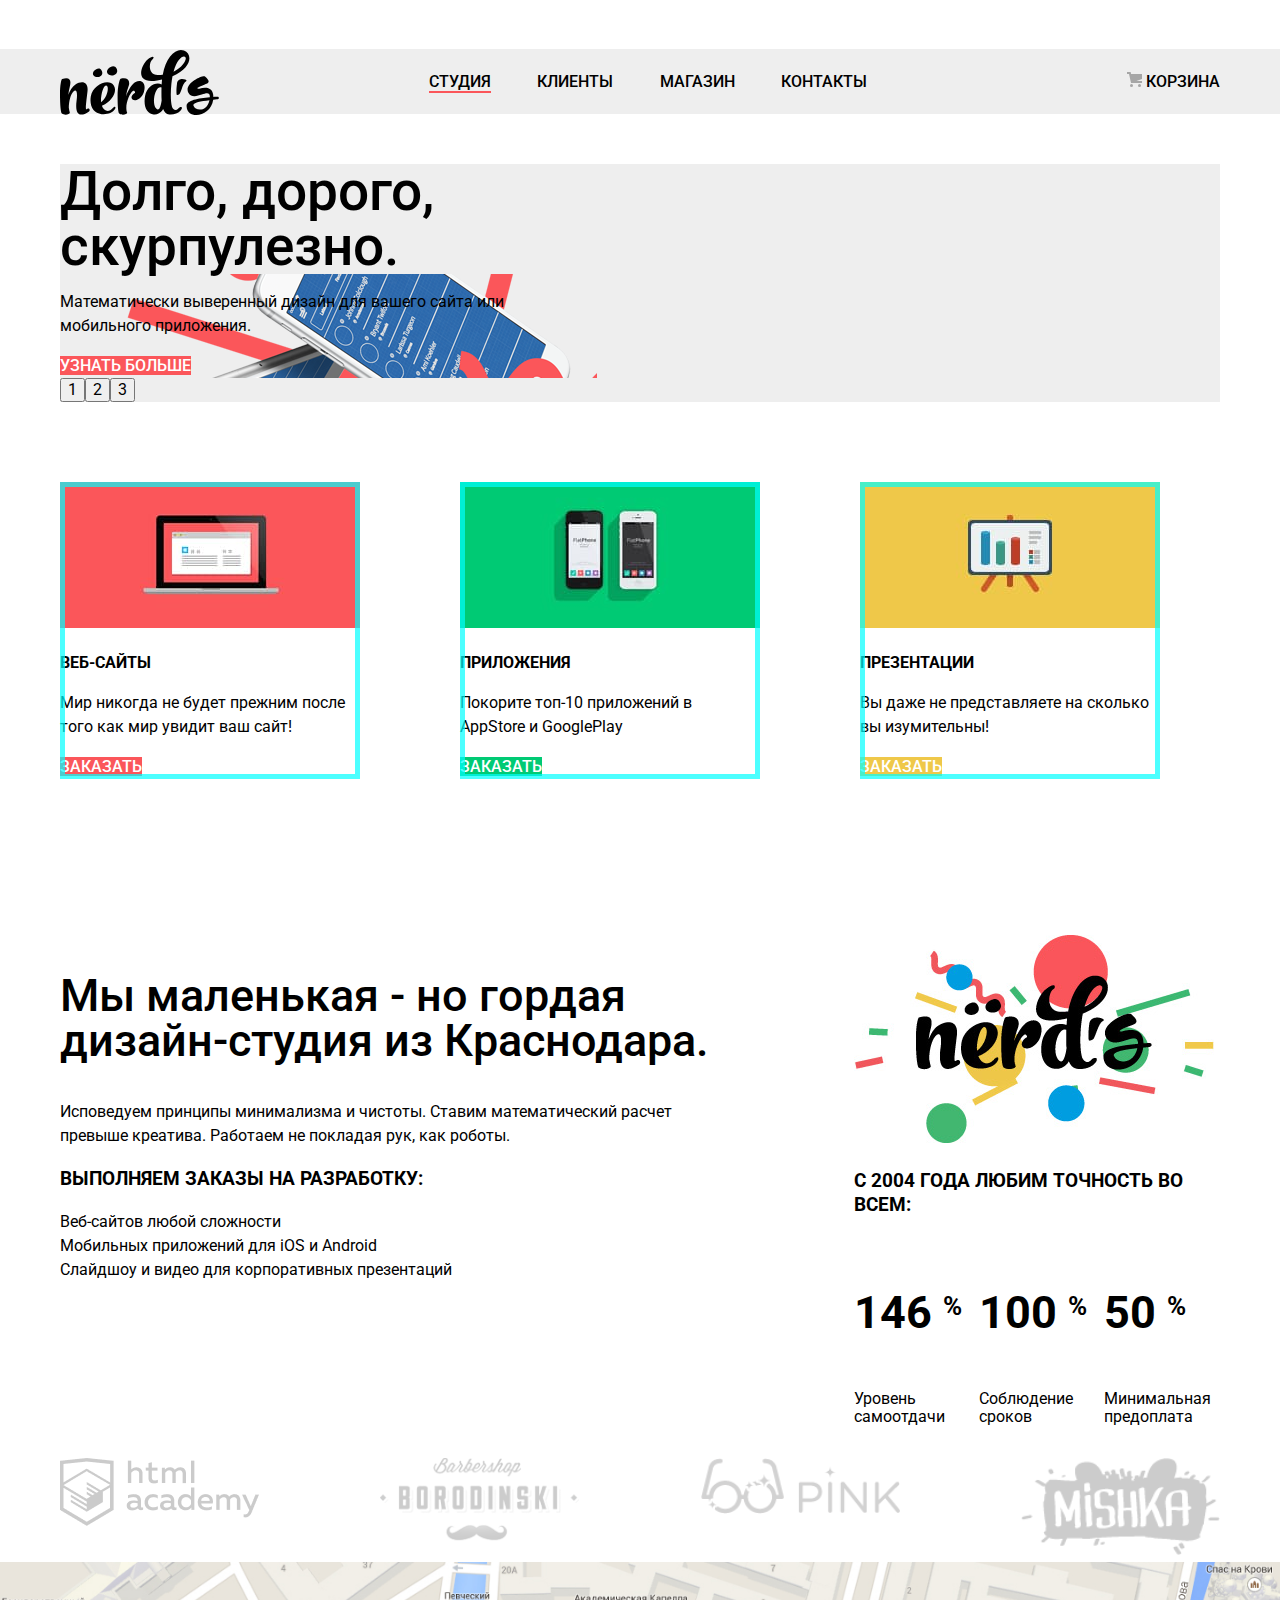
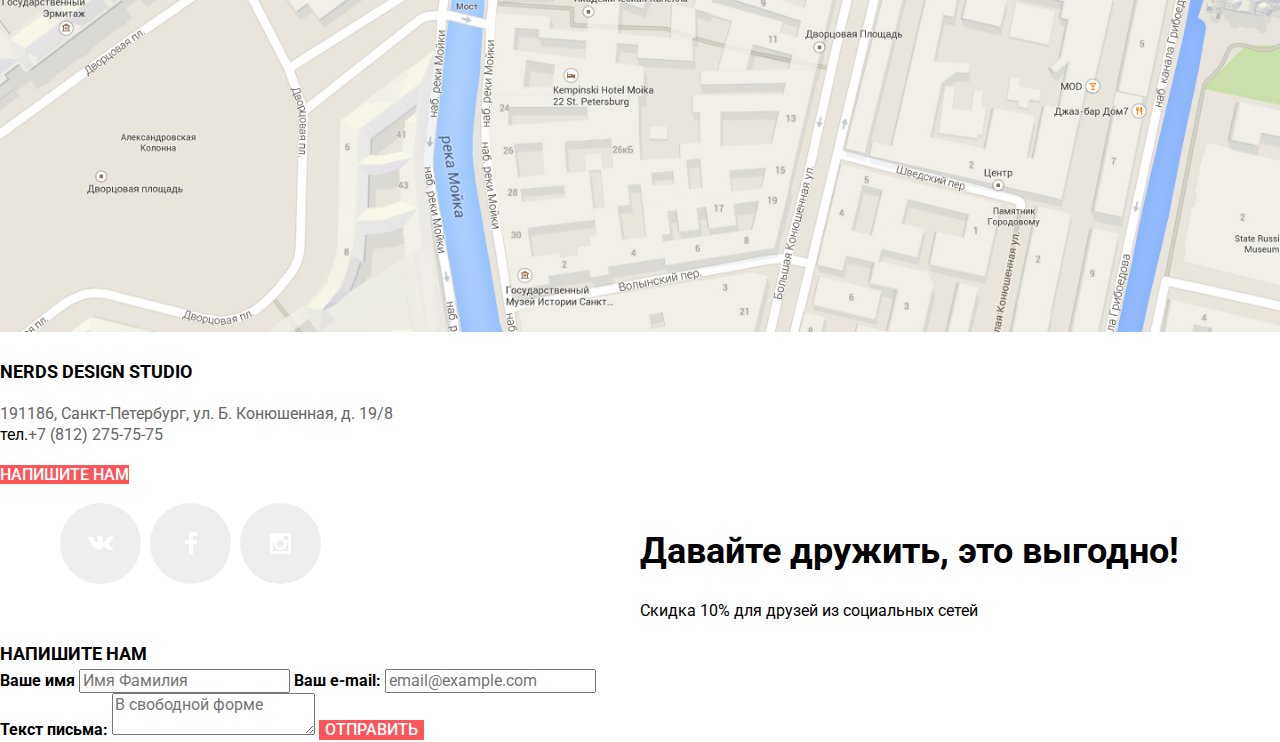
==== index.html @ 1a747d37 "6. built grids on flexes and grids" ====
<!DOCTYPE html>
<html class="page" lang="ru">
<head>
  <meta charset="utf-8">
  <title>"Nerd's" Магазин готовых шаблонов</title>
  <link rel="stylesheet" href="https://fonts.googleapis.com/css2?family=Roboto:wght@400;500;700&display=swap">
  <link href="css/normalize.css" rel="stylesheet">
  <link href="css/style.css" rel="stylesheet">
</head>
<body class="page-body">
<header>
  <nav class="header-nav">
    <div class="container">
      <a class="main-header-logo" href="#">
        <img src="img/header/nerds-logo.svg" alt="Логотип Нёрдс" width="159" height="65">
      </a>
      <ul class="site-navigation reset-list">
        <li>
          <a class="nav-link nav-link--active" href="#">Студия</a>
        </li>
        <li>
          <a class="nav-link" href="#">Клиенты</a>
        </li>
        <li>
          <a class="nav-link" href="catalog.html">Магазин</a>
        </li>
        <li>
          <a class="nav-link" href="#">Контакты</a>
        </li>
      </ul>
      <div class="custom-navigation">
        <a href="#">
          <img src="img/header/cart-icon.svg" width="15" height="15" alt="Значек корзины">
          Корзина
        </a>
      </div>
    </div>
  </nav>
</header>
<main  class="container">
  <h1 class="visually-hidden">Магазин готовых шаблонов главная страница</h1>
  <section class="promo-block">
      <ul class="reset-list">
        <li class="promo promo-slider-1">
          <h2 class="promo-title">
            Долго, дорого, скурпулезно.
          </h2>
          <p>
            Математически выверенный дизайн
            для вашего сайта или мобильного приложения.
          </p>
          <a href="#" class="button">Узнать больше</a>
        </li>
        <li class="promo promo-slider-2">
          <h2 class="promo-title">
            Любим математику
            как никто другой
          </h2>
          <p>
            Никакого креатива, только математические формулы
            для расчета идеальных пропорций
          </p>
          <a href="#" class="button">Узнать больше</a>
        </li>
        <li class="promo promo-slider-3">
          <h2 class="promo-title">
            Только ночь,
            только хардкор
          </h2>
          <p>
            Работать днем, как все? Мы против этого.
            Ближе к полуночи работа только начинается.
          </p>
          <a href="#" class="button">Узнать больше</a>
        </li>
      </ul>
      <ul class="reset-list slider-buttons">
        <li>
          <button class="slider-button slider-button--active" type="button" aria-label="Первый слайд картинки"
                  title="Первый слайд картинки">
            1
          </button>
        </li>
        <li>
          <button class="slider-button" type="button" aria-label="Второй слайд картинки"
                  title="Второй слайд картинки">
            2
          </button>
        </li>
        <li>
          <button class="slider-button" type="button" aria-label="Третий слайд картинки"
                  title="Третий слайд картинки">
            3
          </button>
        </li>
      </ul>
  </section>
  <section>
    <h2 class="visually-hidden">Наши категории</h2>
      <ul class="reset-list category-block">
        <li class="category">
          <img src="img/index/illustration-1.jpg" alt="Картинка веб-сайта" width="300" height="146">
          <h3 class="category-title">Веб-сайты</h3>
          <p>
            Мир никогда не будет прежним
            после того как мир увидит ваш сайт!
          </p>
          <a class="button" href="#">Заказать</a>
        </li>
        <li class="category">
          <img src="img/index/illustration-2.jpg" alt="Картинка приложения" width="300" height="146">
          <h3 class="category-title">Приложения</h3>
          <p>
            Покорите топ-10 приложений
            в AppStore и GooglePlay
          </p>
          <a class="button button--green" href="#">Заказать</a>
        </li>
        <li class="category">
          <img src="img/index/illustration-3.jpg" alt="Картинка презентации" width="300" height="146">
          <h3 class="category-title">Презентации</h3>
          <p>
            Вы даже не представляете
            на сколько вы изумительны!
          </p>
          <a class="button button--yellow" href="#">Заказать</a>
        </li>
      </ul>
  </section>
  <section class="info-about-us">
      <section>
        <h2 class="slogan-about-us">
          Мы маленькая - но гордая
          дизайн-студия из Краснодара.
        </h2>
        <p>Исповедуем принципы минимализма и чистоты. Ставим математический расчет
          превыше креатива. Работаем не покладая рук, как роботы.
        </p>
        <h3 class="title-about-us">Выполняем заказы на разработку:</h3>
        <ul class="reset-list">
          <li>Веб-сайтов любой сложности</li>
          <li>Мобильных приложений для iOS и Android</li>
          <li>Слайдшоу и видео для корпоративных презентаций</li>
        </ul>
      </section>
      <section>
        <h2 class="visually-hidden">Наши приемущества</h2>
        <img src="img/index/nerds-illustration.png" alt="Картинка приемуществ" width="360" height="208">
        <h3 class="title-about-us">с 2004 года любим точность во всем:</h3>
        <ul class="reset-list statistics-group">
          <li>
            <p class="statistics">
              146
              <sup class="percent">%</sup>
            </p>
            <p class="statistics-description">
              Уровень
              самоотдачи
            </p>
          </li>
          <li>
            <p class="statistics">
              100
              <sup class="percent">%</sup>
            </p>
            <p class="statistics-description">
              Соблюдение
              сроков
            </p>
          </li>
          <li>
            <p class="statistics">
              50
              <sup class="percent">%</sup>
            </p>
            <p class="statistics-description">
              Минимальная
              предоплата
            </p>
          </li>
        </ul>
      </section>
  </section>
  <section>
      <h2 class="visually-hidden">Наши клиенты</h2>
      <ul class="reset-list client-group">
        <li>
          <a class="client-link" href="#">
            <img src="img/index/htmlacademy.png" alt="Академия" width="199" height="67">
          </a>
        </li>
        <li>
          <a class="client-link" href="#">
            <img src="img/index/borodinski.png" alt="Барбершоп" width="199" height="67">
          </a>
        </li>
        <li>
          <a class="client-link" href="#">
            <img src="img/index/pink.png" alt="Пинк" width="199" height="67">
          </a>
        </li>
        <li>
          <a class="client-link" href="#">
            <img src="img/index/mishka.png" alt="Мишка" width="199" height="67">
          </a>
        </li>
      </ul>
  </section>
</main>
<footer>
  <section>
    <h2 class="visually-hidden">Карта</h2>
    <section>
      <img src="img/footer/map.png" alt="Карта" width="1440" height="460">
    </section>
    <section>
      <h3 class="title-adress">Nerds design studio</h3>
      <address class="text-contact">
        191186, Санкт-Петербург,
        ул. Б. Конюшенная, д. 19/8
      </address>
      тел.<a class="text-contact" href="tel:+78122757575" aria-label="Контактный номер телефона">+7 (812) 275-75-75</a>
      <p>
        <a href="#" class="button">Напишите нам</a>
      </p>
    </section>
  </section>
  <div class="container social-group">
    <section>
      <ul class="reset-list social-links-group">
        <li>
          <a class="social-link" href="#">
            <img class="social-img" src="img/footer/vk-icon.svg" alt="Вконтакте" width="26" height="15"/>
          </a>
        </li>
        <li>
          <a class="social-link" href="#">
            <img class="social-img" src="img/footer/fb-icon.svg" alt="Фейсбук" width="12" height="22"/>
          </a>
        </li>
        <li>
          <a class="social-link" href="#">
            <img class="social-img" src="img/footer/insta-icon.svg" alt="Инстаграм" width="21" height="21"/>
          </a>
        </li>
      </ul>
    </section>
    <section>
      <h2 class="title-footer">Давайте дружить, это выгодно!</h2>
      <p>Скидка 10% для друзей из социальных сетей</p>
    </section>
  </div>
</footer>
<form action="https://echo.htmlacademy.ru" method="post">
  <legend class="form-legend">Напишите нам</legend>
  <label class="input-label">
    Ваше имя
    <input class="input-text" type="text" name="name" placeholder="Имя Фамилия">
  </label>
  <label class="input-label">
    Ваш e-mail:
    <input class="input-text" type="email" name="e-mail" placeholder="email@example.com">
  </label><br>
  <label class="input-label">
    Текст письма:
    <textarea class="input-text" name="letter" placeholder="В свободной форме"></textarea>
  </label>
  <button class="button button-border--reset" type="submit">Отправить</button>
</form>
</body>
</html>
---- css/style.css ----
:root {
  --gray: #EEEEEE;
  --gray-hover: #DFDFDF;
  --gray-active: #D5D5D5;
  --dark-gray: #666666;
  --black: #000000;
  --coral: #FB565A;
  --coral-hover: #E74246;
  --coral-active: #D7373B;
  --green: #00CA74;
  --green-hover: #00BC6C;
  --green-active: #00AA62;
  --yellow: #EFC849;
  --yellow-hover: #EAB534;
  --yellow-active: #E5A722;
  --white: #FFFFFF;
}

body {
  margin: 0;
  padding: 0;
  min-width: 1180px;
  font-family: "PT Sans Narrow", Roboto, sans-serif;
  font-size: 16px;
  line-height: 24px;
}

img {
  max-width: 100%;
  height: auto;
}

.container {
  width: 1160px;
  margin: 0 auto;
  padding: 0 70px;
}

.page {
  height: 100%;
}

.main-header-logo {
  width: 159px;
  height: 65px;
}

.page-body {
  min-height: 100%;
  display: grid;
  grid-template-rows: min-content 1fr min-content;
  align-content: start;
}

.visually-hidden {
  position: absolute;
  width: 1px;
  height: 1px;
  clip: rect(0 0 0 0);
  clip-path: inset(50%);
  overflow: hidden;
  white-space: nowrap;
}

a {
  text-decoration: none;
  color: var(--black);
}

.promo-block,
.header-nav,
.promo-title {
  background-color: var(--gray);
}

.reset-list {
  margin: 0px;
  padding: 0px;
  list-style: none;
}

.header-nav {
  margin-bottom: 50px;
  font-weight: 500;
  line-height: 30px;
  text-transform: uppercase;
  color: var(--black);
}

.container {
  max-width: 1160px;
  margin: 0 auto;
  padding: 0 10px;
}

.header-nav .container {
  margin-top: 49px;
  display: flex;
  justify-content: space-between;
  align-items: center;
}

.promo-block {
  margin-bottom: 80px;
}

.promo {
  max-width: 537px;
}

.slider-buttons {
  display: flex;
}

.site-navigation {
  min-width: 438px;
  display: flex;
  flex-direction: row;
  justify-content: space-between;
}

.custom-navigation {
  padding-left: 50px;
}

.nav-link--active {
  border-bottom: 2px solid var(--coral);
}

.header-nav a:hover {
  color: var(--coral);
}

.header-nav a:active {
  color: var(--black);
  opacity: 0.3;
}

.promo-title {
  box-sizing: border-box;
  margin: auto;
  font-weight: 500;
  font-size: 55px;
  line-height: 55px;
  text-decoration: none;
}

.promo-slider-1 {
  background: url("../img/index/nerds-index-slide1.png") no-repeat;;
}

.promo-slider-2 {
  background: url("../img/index/nerds-index-slide2.png") no-repeat;
}

.promo-slider-3 {
  background: url("../img/index/nerds-index-slide3.png") no-repeat;
}

.promo-slider-2,
.promo-slider-3 {
  display: none;
}

.category-block {
  display: grid;
  grid-template-columns: 300px 300px 300px;
  gap: 100px;
  margin-bottom: 156px;
}

.info-about-us {
  display: grid;
  grid-template-columns: 652px 360px;
  grid-template-rows: 395px;
  column-gap: 142px;
  margin-bottom: 128px;
}

.statistics-group {
  display: grid;
  grid-template-columns: 1fr 1fr 1fr;
  gap: 15px;
}

.client-group {
  display: flex;
  justify-content: space-between;
}

.category {
  outline: 5px solid rgba(0, 255, 255, 0.7);
  outline-offset: -5px;
}

.social-group {
  display: grid;
  grid-template-columns: 1fr 1fr;
}

.social-links-group {
  display: flex ;
  gap: 9px;
}

.grid-catalog {
  display: grid;
  grid-template-columns: 1fr 3fr;
  gap: 140px;
  margin-bottom: 36px;
}

.grid-card {
  display: grid;
  grid-template-columns: auto auto;
  column-gap: 40px;
  row-gap: 30px;
}

.pagination {
  box-sizing: border-box;
  display: flex;
  justify-content: center;
  gap: 11px;
margin-bottom: 66px;
}

.button {
  font-size: 16px;
  line-height: 18px;
  font-weight: 500;
  color: var(--white);
  text-transform: uppercase;
  background-color: var(--coral);
}

.button:hover {
  background-color: var(--coral-hover);
}

.button:active {
  background-color: var(--coral-active);
  color: rgba(255, 255, 255, 0.3);
}


.category-title {
  text-transform: uppercase;
  font-size: 16px;
  line-height: 24px;
}

.slogan-about-us {
  font-weight: 500;
  font-size: 45px;
  line-height: 45px;
}

.title-about-us {
  font-style: normal;
  font-weight: bold;
  text-transform: uppercase;
}

.statistics {
  font-weight: bold;
  font-size: 45px;
  line-height: 64px;
}

.percent {
  font-weight: bold;
  font-size: 26px;
  line-height: 40px;
}

.statistics-description {
  font-size: 16px;
  line-height: 18px;
}

.text-contact {
  font-size: 16px;
  line-height: 18px;
  text-decoration: none;
  font-style: normal;
  color: var(--dark-gray);
}

.title-adress {
  font-weight: bold;
  font-size: 18px;
  line-height: 30px;
  text-transform: uppercase;
}

.title-footer {
  font-weight: bold;
  font-size: 36px;
  line-height: 36px;
}

.form-legend {
  font-weight: bold;
  font-size: 45px;
  line-height: 53px;
}

.input-label {
  font-weight: bold;
  font-size: 16px;
  line-height: 18px;
}

.input-text {
  font-size: 16px;
  line-height: 18px;
}

.sorting-subtitle,
.form-legend {
  font-weight: bold;
  font-size: 18px;
  line-height: 30px;
  text-transform: uppercase;
}

.sorting-link {
  text-transform: uppercase;
  opacity: 0.3;
}

.sorting-link:hover {
  opacity: 0.6;
}

.sorting-link:active {
  opacity: 1;
}

.grid-item {
  font-size: 16px;
  line-height: 19px;
}

.catalog-subtitle {
  font-weight: bold;
  font-size: 18px;
  line-height: 30px;
  text-transform: uppercase;
  color: var(--black);
}

.catalog-subtitle:hover {
  color: var(--coral);
}

.catalog-subtitle:active {
  color: var(--gray-active);
}

.card {
  background-color: var(--gray);
}

.card-info {
  font-size: 16px;
  line-height: 18px;
  color: var(--dark-gray);
  background-color: var(--gray);
}

.cost-list {
  font-size: 16px;
  line-height: 22px;
  text-transform: uppercase;
}

/* Chrome, Safari, Edge, Opera */
.number-price::-webkit-outer-spin-button,
.number-price::-webkit-inner-spin-button {
  -webkit-appearance: none;
  margin: 0;
}

/* Firefox */
.number-price[type=number] {
  -moz-appearance: textfield;
}

.grid-title {
  font-size: 16px;
  line-height: 19px;
}

.grid-input-radio:disabled + .grid-label {
  color: rgba(0, 0, 0, 0.3);
}

.features-input-checkbox:disabled + .features-label {
  color: rgba(0, 0, 0, 0.3);
}

.features-input-list {
  font-size: 16px;
  line-height: 19px;
}

.features-item:disabled {
  color: rgba(0, 0, 0, 0.3);
}

.button--cost:active {
  color: rgba(255, 255, 255, 1);
}

.button--green {
  background-color: var(--green);
}

.button--yellow {
  background-color: var(--yellow);
}

.button--gray {
  color: var(--black);
  background-color: var(--gray);
}

.button--gray:hover {
  color: var(--black);
  background-color: var(--gray-hover);
}

.button--gray:active {
  color: rgba(0, 0, 0, 0.3);
  background-color: var(--gray-hover);
}

.button-pagination {
  border-radius: 3px;
}

.button-pagination:active {
  box-shadow: inset 0px 3px 0px rgba(0, 1, 1, 0.1);
  border-radius: 3px;
  border: 0px solid var(--gray);
}

.button-pagination:hover {
  border: 0px solid var(--gray);
}

.button-pagination--active {
  background-color: var(--white);
  border: 3px solid var(--gray)
}

.client-link {
  opacity: 0.2;
}

.client-link:hover {
  opacity: 1;
}

.client-link:active {
  opacity: 0.1;
}

.social-link {
  width: 81px;
  height: 81px;
  display: grid;
  align-items: center;
  justify-content: center;
  background-color: var(--gray);
  border-radius: 50%;
}

.social-link:hover {
  background-color: var(--coral);
}

.social-link:active {
  background-color: var(--coral-active);
}

.social-link:active .social-img {
  opacity: 0.3;
}

.button--yellow:hover {
  background-color: var(--yellow-hover);
}

.button--yellow:active {
  background-color: var(--yellow-active);
}

.button--green:hover {
  background-color: var(--green-hover);
}

.button--green:active {
  background-color: var(--green-active);
}

.button-border--reset {
  border: none;
}
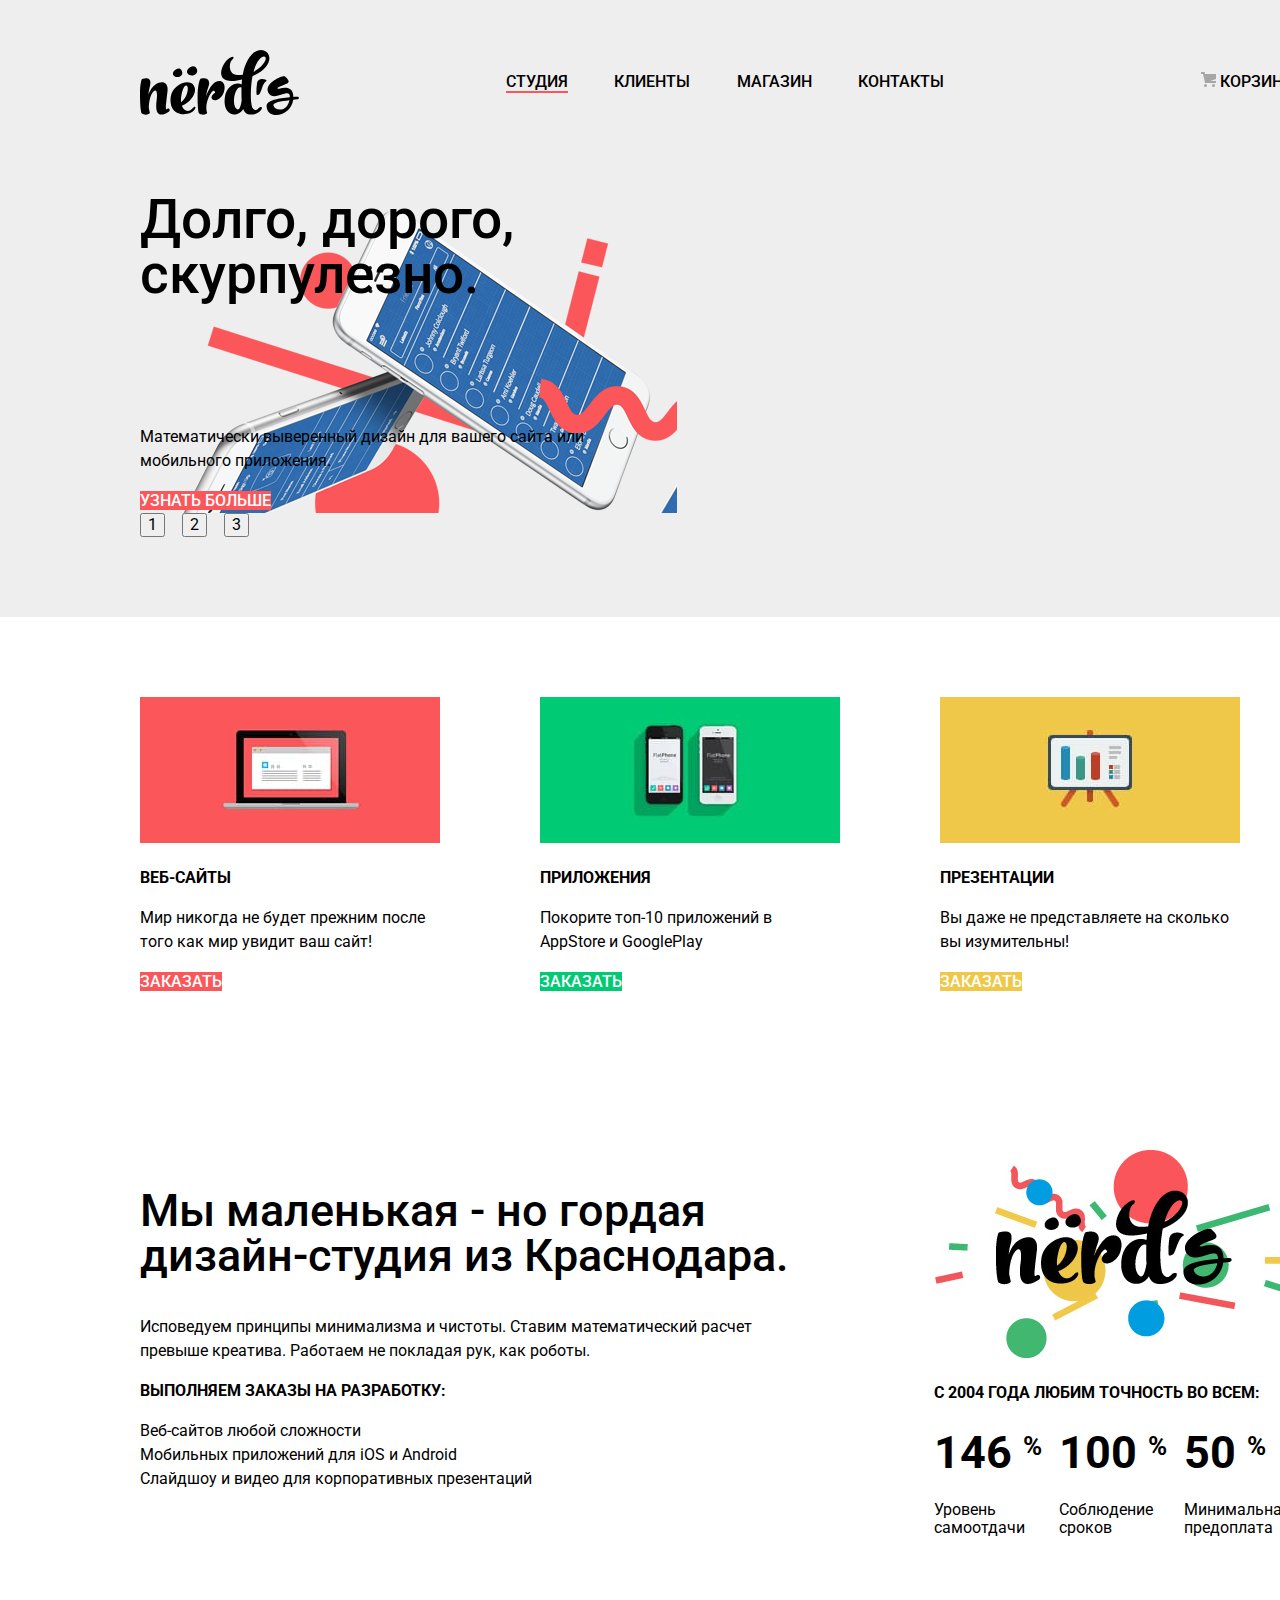
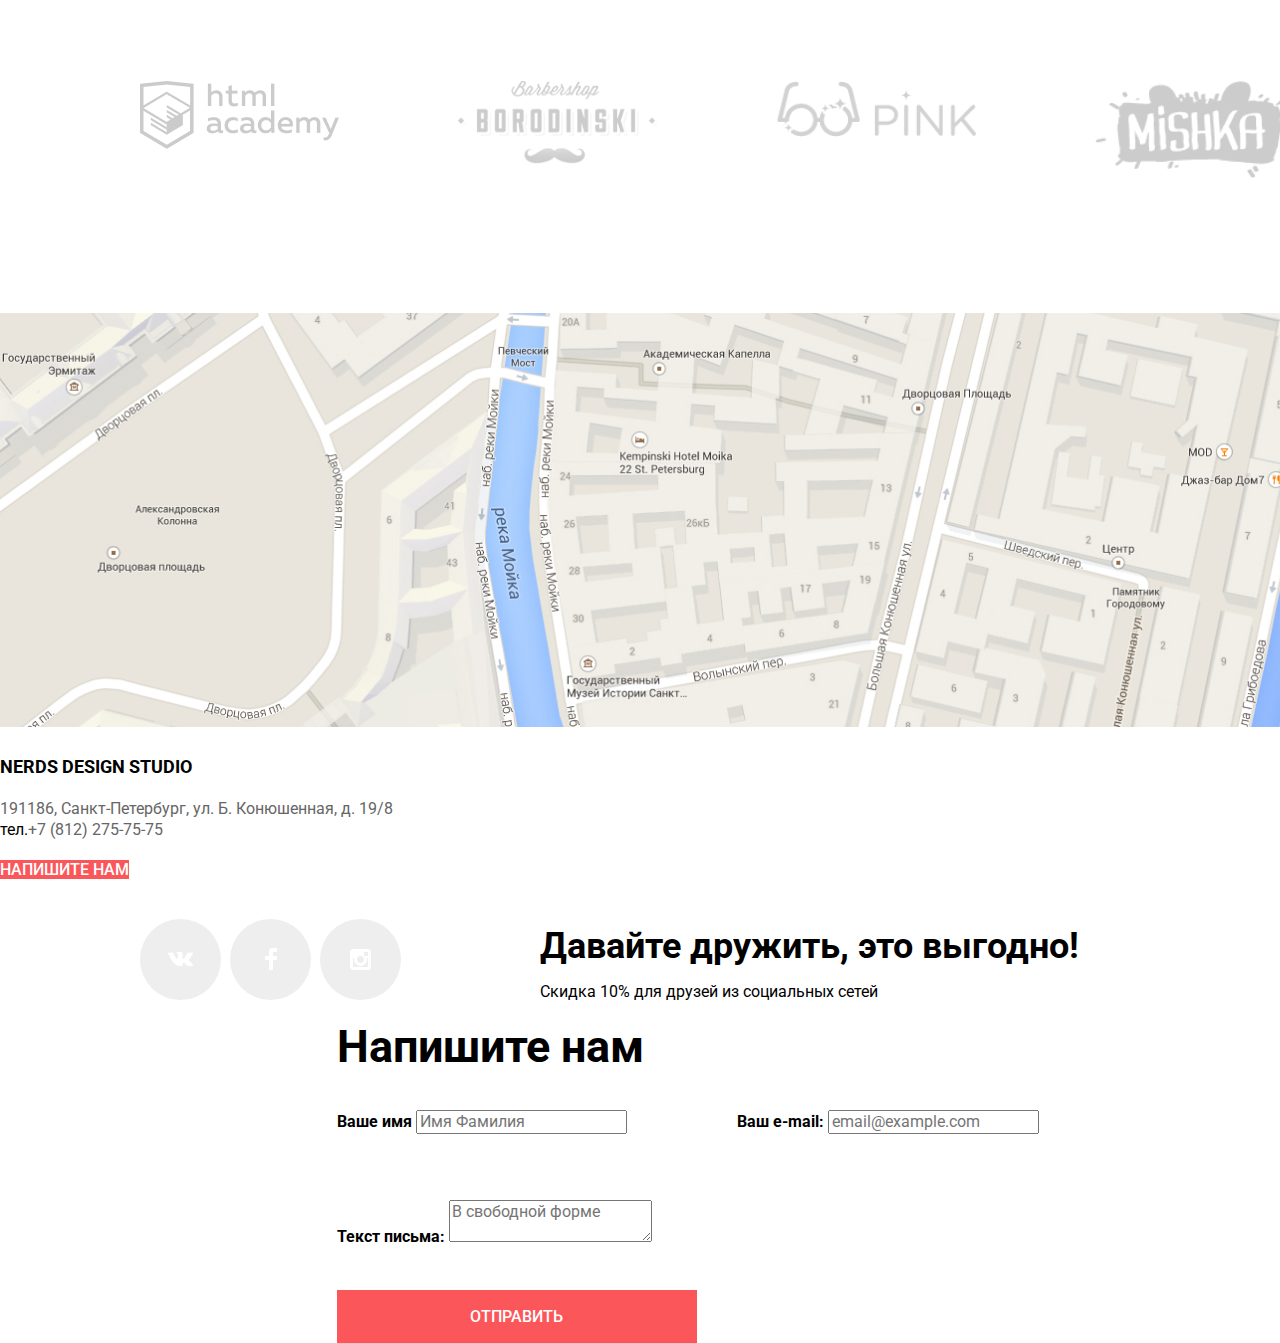
==== commit 318d03e3: "6 Fixed grids and flexes" ====
--- a/index.html
+++ b/index.html
@@ -30,16 +30,17 @@
       </ul>
       <div class="custom-navigation">
         <a href="#">
-          <img src="img/header/cart-icon.svg" width="15" height="15" alt="Значек корзины">
+          <img alt="Значек корзины" height="15" src="img/header/cart-icon.svg" width="15">
           Корзина
         </a>
       </div>
     </div>
   </nav>
 </header>
-<main  class="container">
+<main>
   <h1 class="visually-hidden">Магазин готовых шаблонов главная страница</h1>
   <section class="promo-block">
+    <div class="container">
       <ul class="reset-list">
         <li class="promo promo-slider-1">
           <h2 class="promo-title">
@@ -74,7 +75,7 @@
           <a href="#" class="button">Узнать больше</a>
         </li>
       </ul>
-      <ul class="reset-list slider-buttons">
+      <ul class=" slider-buttons reset-list">
         <li>
           <button class="slider-button slider-button--active" type="button" aria-label="Первый слайд картинки"
                   title="Первый слайд картинки">
@@ -94,10 +95,12 @@
           </button>
         </li>
       </ul>
+    </div>
   </section>
-  <section>
-    <h2 class="visually-hidden">Наши категории</h2>
-      <ul class="reset-list category-block">
+  <div class="container">
+    <section>
+      <h2 class="visually-hidden">Наши категории</h2>
+      <ul class="category-block reset-list">
         <li class="category">
           <img src="img/index/illustration-1.jpg" alt="Картинка веб-сайта" width="300" height="146">
           <h3 class="category-title">Веб-сайты</h3>
@@ -126,8 +129,8 @@
           <a class="button button--yellow" href="#">Заказать</a>
         </li>
       </ul>
-  </section>
-  <section class="info-about-us">
+    </section>
+    <section class="info-about-us">
       <section>
         <h2 class="slogan-about-us">
           Мы маленькая - но гордая
@@ -147,7 +150,7 @@
         <h2 class="visually-hidden">Наши приемущества</h2>
         <img src="img/index/nerds-illustration.png" alt="Картинка приемуществ" width="360" height="208">
         <h3 class="title-about-us">с 2004 года любим точность во всем:</h3>
-        <ul class="reset-list statistics-group">
+        <ul class="statistics-group reset-list">
           <li>
             <p class="statistics">
               146
@@ -180,10 +183,10 @@
           </li>
         </ul>
       </section>
-  </section>
-  <section>
+    </section>
+    <section>
       <h2 class="visually-hidden">Наши клиенты</h2>
-      <ul class="reset-list client-group">
+      <ul class="client-group reset-list">
         <li>
           <a class="client-link" href="#">
             <img src="img/index/htmlacademy.png" alt="Академия" width="199" height="67">
@@ -205,7 +208,8 @@
           </a>
         </li>
       </ul>
-  </section>
+    </section>
+  </div>
 </main>
 <footer>
   <section>
@@ -227,7 +231,7 @@
   </section>
   <div class="container social-group">
     <section>
-      <ul class="reset-list social-links-group">
+      <ul class=" social-links-group reset-list">
         <li>
           <a class="social-link" href="#">
             <img class="social-img" src="img/footer/vk-icon.svg" alt="Вконтакте" width="26" height="15"/>
@@ -252,20 +256,22 @@
   </div>
 </footer>
 <form action="https://echo.htmlacademy.ru" method="post">
-  <legend class="form-legend">Напишите нам</legend>
-  <label class="input-label">
-    Ваше имя
-    <input class="input-text" type="text" name="name" placeholder="Имя Фамилия">
-  </label>
-  <label class="input-label">
-    Ваш e-mail:
-    <input class="input-text" type="email" name="e-mail" placeholder="email@example.com">
-  </label><br>
-  <label class="input-label">
-    Текст письма:
-    <textarea class="input-text" name="letter" placeholder="В свободной форме"></textarea>
-  </label>
-  <button class="button button-border--reset" type="submit">Отправить</button>
+  <div class="form-grid">
+    <legend class="form-legend">Напишите нам</legend>
+    <label class="form-grid-name input-label">
+      Ваше имя
+      <input class="input-text" type="text" name="name" placeholder="Имя Фамилия">
+    </label>
+    <label class="form-grid-email input-label">
+      Ваш e-mail:
+      <input class="input-text" type="email" name="e-mail" placeholder="email@example.com">
+    </label><br>
+    <label class="form-grid-text input-label">
+      Текст письма:
+      <textarea class="input-text" name="letter" placeholder="В свободной форме"></textarea>
+    </label>
+    <button class="form-grid-button button button-border--reset" type="submit">Отправить</button>
+  </div>
 </form>
 </body>
 </html>
--- a/css/style.css
+++ b/css/style.css
@@ -31,11 +31,6 @@
   height: auto;
 }
 
-.container {
-  width: 1160px;
-  margin: 0 auto;
-  padding: 0 70px;
-}
 
 .page {
   height: 100%;
@@ -70,7 +65,7 @@
 
 .promo-block,
 .header-nav,
-.promo-title {
+.promo-title-gray {
   background-color: var(--gray);
 }
 
@@ -81,7 +76,6 @@
 }
 
 .header-nav {
-  margin-bottom: 50px;
   font-weight: 500;
   line-height: 30px;
   text-transform: uppercase;
@@ -90,19 +84,22 @@
 
 .container {
   max-width: 1160px;
-  margin: 0 auto;
-  padding: 0 10px;
+  margin: 0 0;
+  padding-left: 140px;
+  padding-right: 140px;
 }
 
 .header-nav .container {
-  margin-top: 49px;
-  display: flex;
+  display: flex;
+  padding-top: 49px;
+  padding-bottom: 78px;
   justify-content: space-between;
   align-items: center;
 }
 
 .promo-block {
   margin-bottom: 80px;
+  padding-bottom: 80px;
 }
 
 .promo {
@@ -111,12 +108,12 @@
 
 .slider-buttons {
   display: flex;
+  gap: 17px;
 }
 
 .site-navigation {
   min-width: 438px;
   display: flex;
-  flex-direction: row;
   justify-content: space-between;
 }
 
@@ -137,9 +134,14 @@
   opacity: 0.3;
 }
 
+.promo-title-gray {
+  margin-bottom: 55px;
+}
+
 .promo-title {
-  box-sizing: border-box;
+  max-width: 745px;
   margin: auto;
+  padding-bottom: 107px;
   font-weight: 500;
   font-size: 55px;
   line-height: 55px;
@@ -165,7 +167,7 @@
 
 .category-block {
   display: grid;
-  grid-template-columns: 300px 300px 300px;
+  grid-template-columns: repeat(3, 300px);
   gap: 100px;
   margin-bottom: 156px;
 }
@@ -173,7 +175,6 @@
 .info-about-us {
   display: grid;
   grid-template-columns: 652px 360px;
-  grid-template-rows: 395px;
   column-gap: 142px;
   margin-bottom: 128px;
 }
@@ -186,44 +187,71 @@
 
 .client-group {
   display: flex;
+  flex-wrap: wrap;
   justify-content: space-between;
-}
-
-.category {
-  outline: 5px solid rgba(0, 255, 255, 0.7);
-  outline-offset: -5px;
-}
+  margin-bottom: 128px;
+}
+
 
 .social-group {
   display: grid;
-  grid-template-columns: 1fr 1fr;
+  grid-template-columns: 261px 1fr;
+  gap: 139px;
+  align-items: center;
 }
 
 .social-links-group {
-  display: flex ;
+  display: flex;
   gap: 9px;
 }
 
 .grid-catalog {
   display: grid;
-  grid-template-columns: 1fr 3fr;
-  gap: 140px;
+  align-content: center;
+  grid-template-columns: auto 360px 360px;
+  grid-template-rows: 50px auto 50px;
+  column-gap: 40px;
   margin-bottom: 36px;
 }
 
-.grid-card {
+.sort {
+  grid-column-start: 2;
+  grid-row-start: 1;
+}
+
+
+.sorting-links {
+  grid-column-start: 3;
+  grid-row-start: 1;
+  display: flex;
+  gap: 25px;
+}
+
+.grid-section {
+  grid-column-start: 1;
+  grid-row-start: 1;
+  grid-row-end: 2;
+}
+
+.grid-cards {
+  grid-column: 2/-1;
+  grid-row-start: 2;
+  flex-wrap gap: 30px;
+}
+
+.card-catalog {
   display: grid;
   grid-template-columns: auto auto;
-  column-gap: 40px;
-  row-gap: 30px;
+  gap: 40px;
 }
 
 .pagination {
-  box-sizing: border-box;
-  display: flex;
-  justify-content: center;
+  grid-column-start: 2;
+  grid-column-end: 3;
+  grid-row-start: 3;
+  display: flex;
   gap: 11px;
-margin-bottom: 66px;
+  margin-bottom: 66px;
 }
 
 .button {
@@ -258,12 +286,16 @@
 }
 
 .title-about-us {
+  font-size: 16px;
+  line-height: 24px;
   font-style: normal;
   font-weight: bold;
   text-transform: uppercase;
 }
 
 .statistics {
+  margin-bottom: 0px;
+  margin-top: 0px;
   font-weight: bold;
   font-size: 45px;
   line-height: 64px;
@@ -296,17 +328,52 @@
 }
 
 .title-footer {
+  margin-bottom: 0px;
   font-weight: bold;
   font-size: 36px;
   line-height: 36px;
 }
 
+.form-grid {
+  display: grid;
+  max-width: 761px;
+  max-height: 443px;
+  margin: auto;
+  grid-template-columns: 1fr 1fr;
+  grid-template-rows: 1fr 1fr 1fr 1fr;
+  column-gap: 40px;
+  row-gap: 37px;
+}
+
 .form-legend {
+  grid-column-start: 1;
+  grid-row-start: 1;
   font-weight: bold;
   font-size: 45px;
   line-height: 53px;
 }
 
+.form-grid-name {
+  grid-column-start: 1;
+  grid-row-start: 2;
+}
+
+.form-grid-email {
+  grid-column-start: 2;
+  grid-row-start: 2;
+}
+
+.form-grid-text {
+  grid-row-start: 3;
+  grid-column-start: 1;
+  grid-column-end: 2;
+}
+
+.form-grid-button {
+  grid-row-start: 4;
+  grid-column-start: 1;
+}
+
 .input-label {
   font-weight: bold;
   font-size: 16px;
@@ -318,8 +385,7 @@
   line-height: 18px;
 }
 
-.sorting-subtitle,
-.form-legend {
+.sorting-subtitle {
   font-weight: bold;
   font-size: 18px;
   line-height: 30px;
@@ -328,6 +394,8 @@
 
 .sorting-link {
   text-transform: uppercase;
+  font-size: 14px;
+  line-height: 18px;
   opacity: 0.3;
 }
 
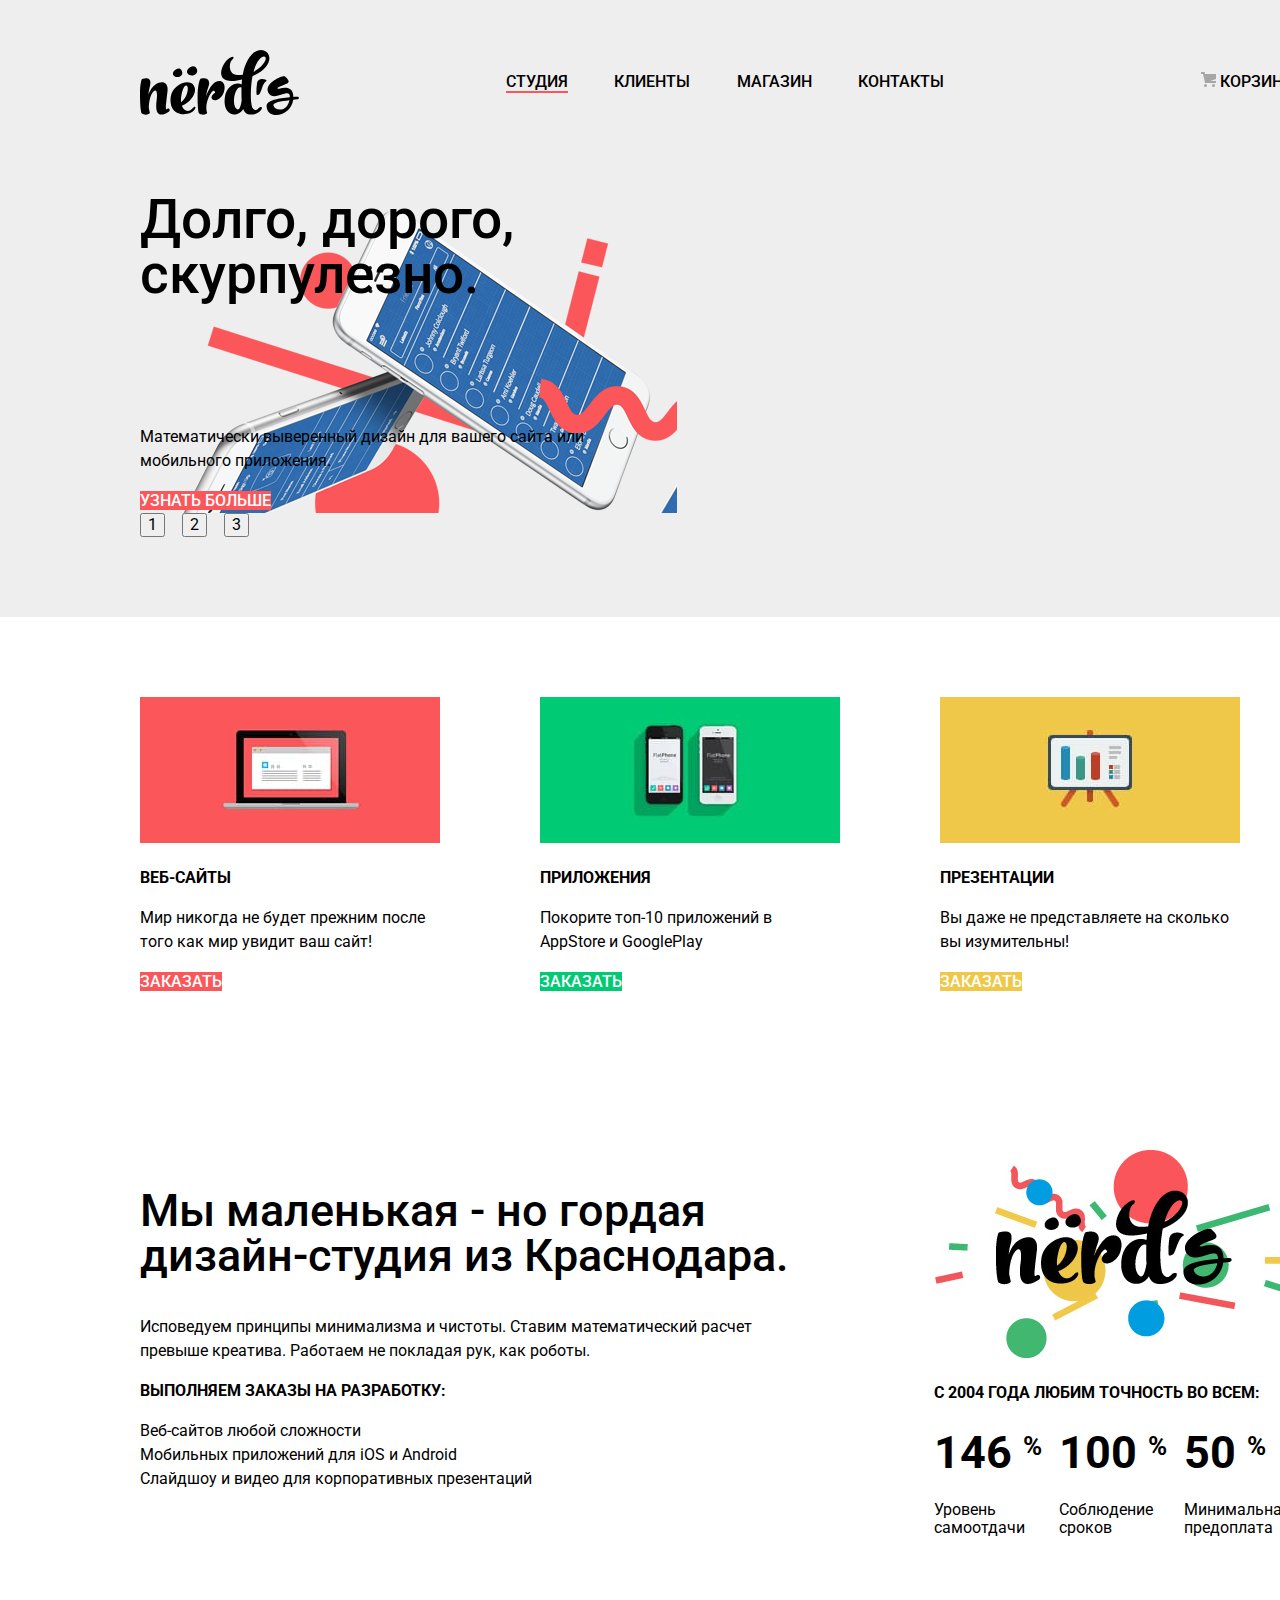
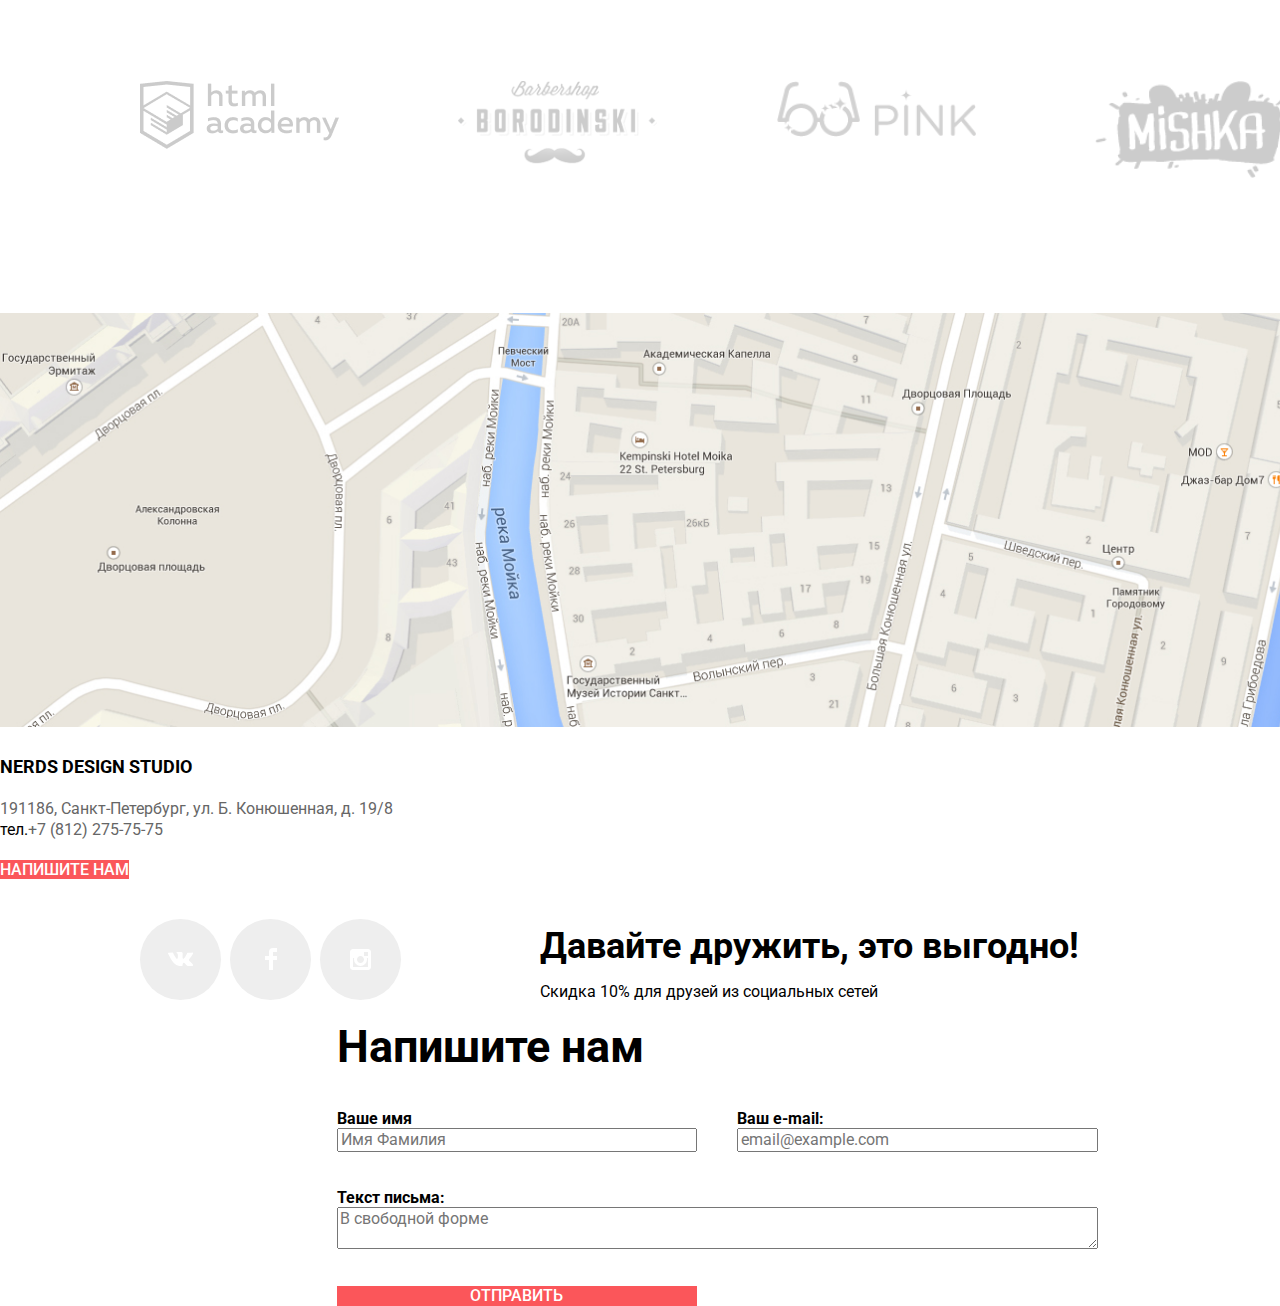
==== commit caa2e7c5: "Merge pull request #7 from olga-kravchenko/master" ====
--- a/index.html
+++ b/index.html
@@ -265,7 +265,7 @@
     <label class="form-grid-email input-label">
       Ваш e-mail:
       <input class="input-text" type="email" name="e-mail" placeholder="email@example.com">
-    </label><br>
+    </label>
     <label class="form-grid-text input-label">
       Текст письма:
       <textarea class="input-text" name="letter" placeholder="В свободной форме"></textarea>
--- a/css/style.css
+++ b/css/style.css
@@ -83,10 +83,9 @@
 }
 
 .container {
-  max-width: 1160px;
-  margin: 0 0;
-  padding-left: 140px;
-  padding-right: 140px;
+  max-width: 1440px;
+  margin: 0 auto;
+  padding: 0 140px;
 }
 
 .header-nav .container {
@@ -224,13 +223,19 @@
   grid-column-start: 3;
   grid-row-start: 1;
   display: flex;
+  align-items: center;
   gap: 25px;
 }
 
 .grid-section {
-  grid-column-start: 1;
-  grid-row-start: 1;
-  grid-row-end: 2;
+  grid-row-start: 1/-1;
+  align-items: flex-start;
+  padding-top: 15px;
+  border: none;
+}
+
+.fieldset-border {
+  border: none;
 }
 
 .grid-cards {
@@ -251,7 +256,6 @@
   grid-row-start: 3;
   display: flex;
   gap: 11px;
-  margin-bottom: 66px;
 }
 
 .button {
@@ -340,7 +344,6 @@
   max-height: 443px;
   margin: auto;
   grid-template-columns: 1fr 1fr;
-  grid-template-rows: 1fr 1fr 1fr 1fr;
   column-gap: 40px;
   row-gap: 37px;
 }
@@ -366,7 +369,7 @@
 .form-grid-text {
   grid-row-start: 3;
   grid-column-start: 1;
-  grid-column-end: 2;
+  grid-column-end: 3;
 }
 
 .form-grid-button {
@@ -375,6 +378,8 @@
 }
 
 .input-label {
+  display: flex;
+  flex-direction: column;
   font-weight: bold;
   font-size: 16px;
   line-height: 18px;
@@ -579,3 +584,6 @@
   border: none;
 }
 
+*, *:before, *:after {
+  box-sizing: inherit;
+}
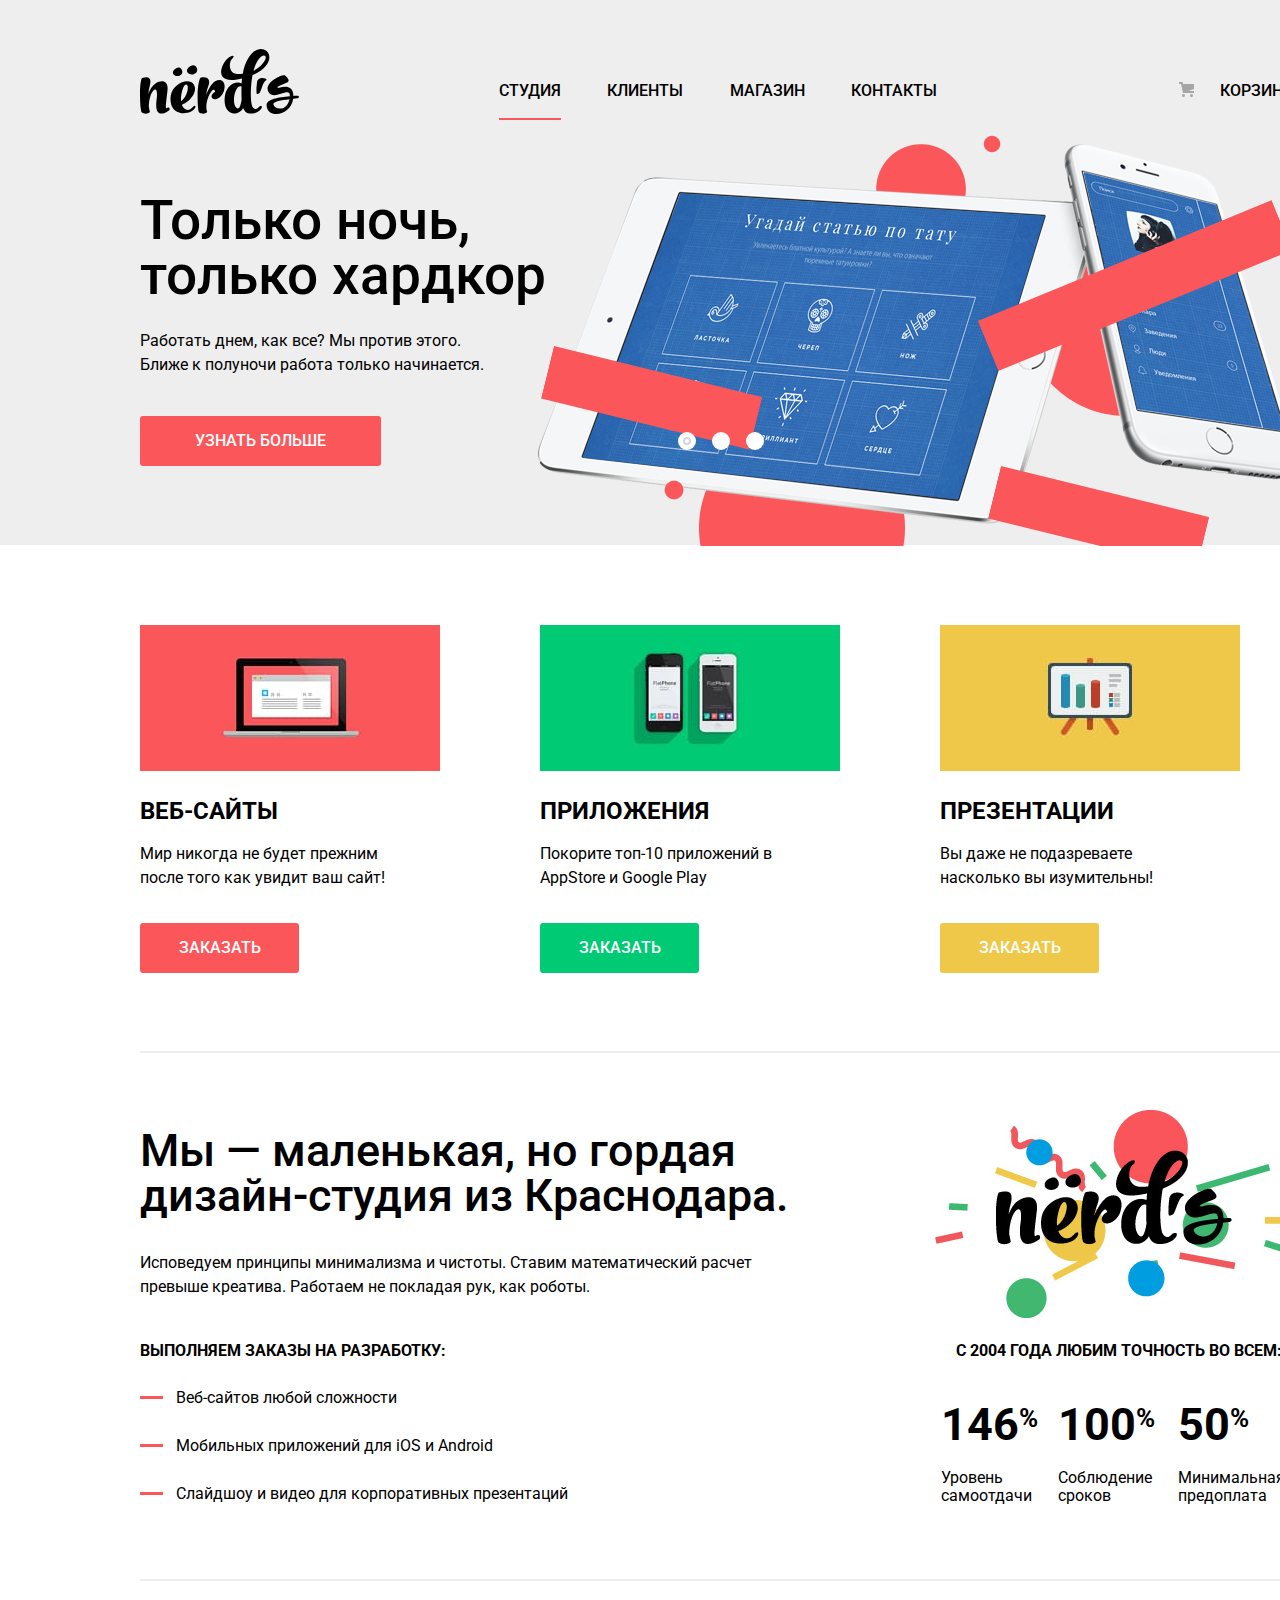
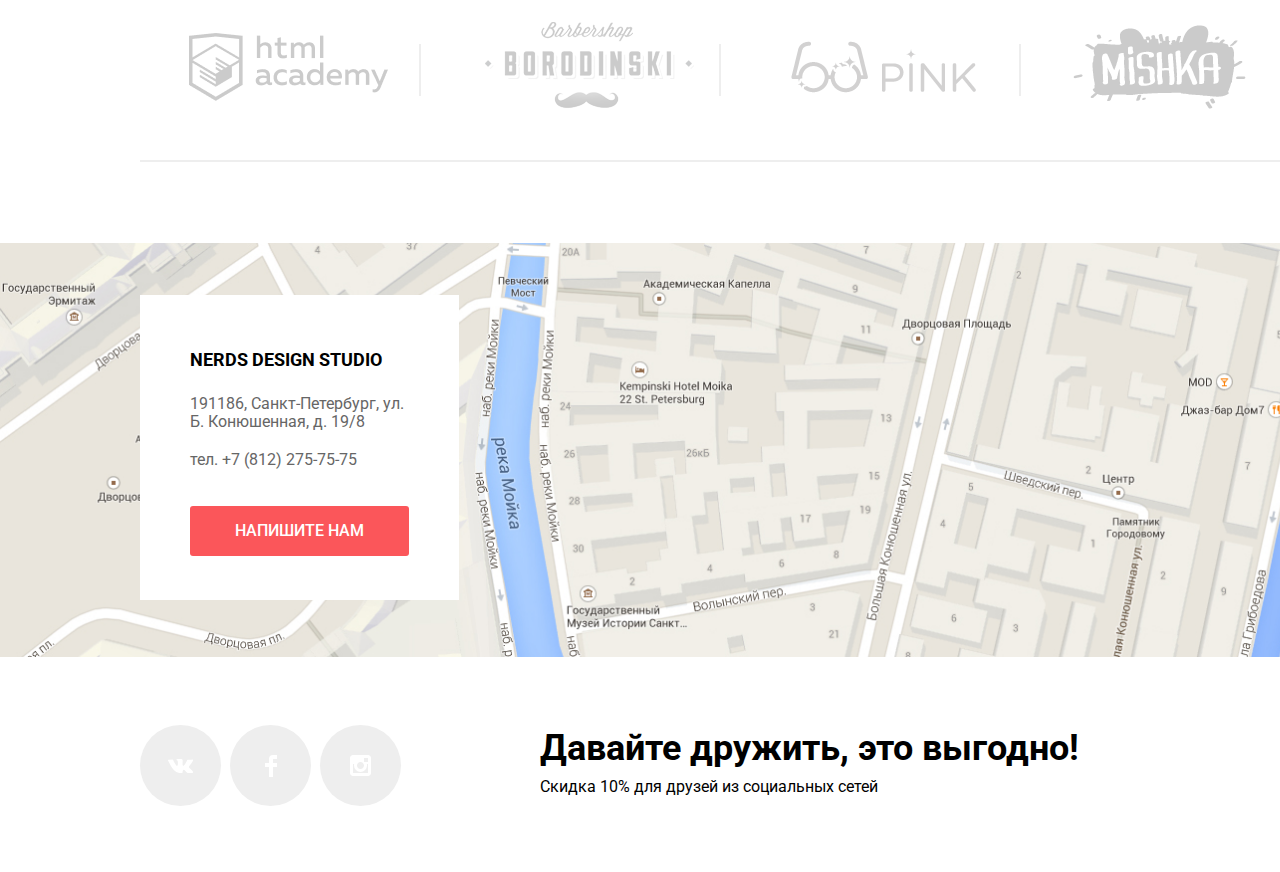
==== commit 387f21a2: "Merge pull request #9 from olga-kravchenko/master" ====
--- a/index.html
+++ b/index.html
@@ -28,11 +28,8 @@
           <a class="nav-link" href="#">Контакты</a>
         </li>
       </ul>
-      <div class="custom-navigation">
-        <a href="#">
-          <img alt="Значек корзины" height="15" src="img/header/cart-icon.svg" width="15">
-          Корзина
-        </a>
+      <div class="card-navigation">
+        <a class="card-link" href="#">Корзина</a>
       </div>
     </div>
   </nav>
@@ -44,96 +41,88 @@
       <ul class="reset-list">
         <li class="promo promo-slider-1">
           <h2 class="promo-title">
-            Долго, дорого, скурпулезно.
+            Долго, дорого, <br>
+            скрупулезно.
           </h2>
-          <p>
-            Математически выверенный дизайн
+          <p class="promo-paragraph">
+            Математически выверенный дизайн <br>
             для вашего сайта или мобильного приложения.
           </p>
-          <a href="#" class="button">Узнать больше</a>
+          <a href="#" class="button button--learn-more">Узнать больше</a>
         </li>
         <li class="promo promo-slider-2">
           <h2 class="promo-title">
-            Любим математику
+            Любим математику <br>
             как никто другой
           </h2>
-          <p>
-            Никакого креатива, только математические формулы
+          <p class="promo-paragraph">
+            Никакого креатива, только математические формулы <br>
             для расчета идеальных пропорций
           </p>
-          <a href="#" class="button">Узнать больше</a>
+          <a href="#" class="button button--learn-more">Узнать больше</a>
         </li>
         <li class="promo promo-slider-3">
           <h2 class="promo-title">
-            Только ночь,
+            Только ночь,<br>
             только хардкор
           </h2>
-          <p>
-            Работать днем, как все? Мы против этого.
+          <p class="promo-paragraph">
+            Работать днем, как все? Мы против этого.<br>
             Ближе к полуночи работа только начинается.
           </p>
-          <a href="#" class="button">Узнать больше</a>
-        </li>
-      </ul>
-      <ul class=" slider-buttons reset-list">
+          <a href="#" class="button button--learn-more">Узнать больше</a>
+        </li>
+      </ul>
+      <ul class="slider-buttons reset-list">
         <li>
           <button class="slider-button slider-button--active" type="button" aria-label="Первый слайд картинки"
-                  title="Первый слайд картинки">
-            1
-          </button>
+                  title="Первый слайд картинки"></button>
         </li>
         <li>
           <button class="slider-button" type="button" aria-label="Второй слайд картинки"
-                  title="Второй слайд картинки">
-            2
-          </button>
+                  title="Второй слайд картинки"></button>
         </li>
         <li>
           <button class="slider-button" type="button" aria-label="Третий слайд картинки"
-                  title="Третий слайд картинки">
-            3
-          </button>
+                  title="Третий слайд картинки"></button>
         </li>
       </ul>
     </div>
   </section>
   <div class="container">
-    <section>
+    <section class="section-category">
       <h2 class="visually-hidden">Наши категории</h2>
       <ul class="category-block reset-list">
         <li class="category">
-          <img src="img/index/illustration-1.jpg" alt="Картинка веб-сайта" width="300" height="146">
-          <h3 class="category-title">Веб-сайты</h3>
-          <p>
+          <h3 class="category-title website-img">Веб-сайты</h3>
+          <p class="category-paragraph">
             Мир никогда не будет прежним
-            после того как мир увидит ваш сайт!
-          </p>
-          <a class="button" href="#">Заказать</a>
+            после того как увидит ваш сайт!
+          </p>
+          <a class="button button--category" href="#">Заказать</a>
         </li>
         <li class="category">
-          <img src="img/index/illustration-2.jpg" alt="Картинка приложения" width="300" height="146">
-          <h3 class="category-title">Приложения</h3>
-          <p>
+          <h3 class="category-title application-img">Приложения</h3>
+          <p class="category-paragraph">
             Покорите топ-10 приложений
-            в AppStore и GooglePlay
-          </p>
-          <a class="button button--green" href="#">Заказать</a>
+            в AppStore и Google Play
+          </p>
+          <a class="button button--green button--category" href="#">Заказать</a>
         </li>
         <li class="category">
-          <img src="img/index/illustration-3.jpg" alt="Картинка презентации" width="300" height="146">
-          <h3 class="category-title">Презентации</h3>
-          <p>
-            Вы даже не представляете
-            на сколько вы изумительны!
-          </p>
-          <a class="button button--yellow" href="#">Заказать</a>
+          <h3 class="category-title presentation-img">Презентации</h3>
+          <p class="category-paragraph">
+            Вы даже не подазреваете
+            насколько вы изумительны!
+          </p>
+          <a class="button button--yellow button--category" href="#">Заказать</a>
         </li>
       </ul>
     </section>
     <section class="info-about-us">
       <section>
         <h2 class="slogan-about-us">
-          Мы маленькая - но гордая
+          Мы — маленькая, но гордая
           дизайн-студия из Краснодара.
         </h2>
         <p>Исповедуем принципы минимализма и чистоты. Ставим математический расчет
@@ -141,20 +130,19 @@
         </p>
         <h3 class="title-about-us">Выполняем заказы на разработку:</h3>
         <ul class="reset-list">
-          <li>Веб-сайтов любой сложности</li>
-          <li>Мобильных приложений для iOS и Android</li>
-          <li>Слайдшоу и видео для корпоративных презентаций</li>
+          <li class="paragraph-about-us">Веб-сайтов любой сложности</li>
+          <li class="paragraph-about-us">Мобильных приложений для iOS и Android</li>
+          <li class="paragraph-about-us">Слайдшоу и видео для корпоративных презентаций</li>
         </ul>
       </section>
       <section>
         <h2 class="visually-hidden">Наши приемущества</h2>
-        <img src="img/index/nerds-illustration.png" alt="Картинка приемуществ" width="360" height="208">
-        <h3 class="title-about-us">с 2004 года любим точность во всем:</h3>
+        <img class="image-benefits" src="img/index/nerds-illustration.png" alt="Картинка приемуществ" width="360"
+             height="208">
+        <h3 class="title-about-us title-about-us--statistic">с 2004 года любим точность во всем:</h3>
         <ul class="statistics-group reset-list">
           <li>
-            <p class="statistics">
-              146
-              <sup class="percent">%</sup>
+            <p class="statistics">146<sup class="percent">%</sup>
             </p>
             <p class="statistics-description">
               Уровень
@@ -162,20 +150,14 @@
             </p>
           </li>
           <li>
-            <p class="statistics">
-              100
-              <sup class="percent">%</sup>
-            </p>
+            <p class="statistics">100<sup class="percent">%</sup></p>
             <p class="statistics-description">
               Соблюдение
               сроков
             </p>
           </li>
           <li>
-            <p class="statistics">
-              50
-              <sup class="percent">%</sup>
-            </p>
+            <p class="statistics">50<sup class="percent">%</sup></p>
             <p class="statistics-description">
               Минимальная
               предоплата
@@ -184,27 +166,27 @@
         </ul>
       </section>
     </section>
-    <section>
+    <section class="client-section">
       <h2 class="visually-hidden">Наши клиенты</h2>
       <ul class="client-group reset-list">
-        <li>
-          <a class="client-link" href="#">
-            <img src="img/index/htmlacademy.png" alt="Академия" width="199" height="67">
-          </a>
-        </li>
-        <li>
-          <a class="client-link" href="#">
-            <img src="img/index/borodinski.png" alt="Барбершоп" width="199" height="67">
-          </a>
-        </li>
-        <li>
-          <a class="client-link" href="#">
-            <img src="img/index/pink.png" alt="Пинк" width="199" height="67">
-          </a>
-        </li>
-        <li>
-          <a class="client-link" href="#">
-            <img src="img/index/mishka.png" alt="Мишка" width="199" height="67">
+        <li class="client-link--htmlacademy">
+          <a class="client-link" href="#">
+            <img src="img/index/htmlacademy.png" alt="Академия" width="199" height="68">
+          </a>
+        </li>
+        <li class="client-link--borodinski">
+          <a class="client-link" href="#">
+            <img src="img/index/borodinski.png" alt="Барбершоп" width="209" height="90">
+          </a>
+        </li>
+        <li class="client-link--pink">
+          <a class="client-link" href="#">
+            <img src="img/index/pink.png" alt="Пинк" width="185" height="52">
+          </a>
+        </li>
+        <li class="client-link--mishka">
+          <a class="client-link" href="#">
+            <img src="img/index/mishka.png" alt="Мишка" width="173" height="84">
           </a>
         </li>
       </ul>
@@ -212,22 +194,26 @@
   </div>
 </main>
 <footer>
-  <section>
+  <section class="map-section">
     <h2 class="visually-hidden">Карта</h2>
     <section>
-      <img src="img/footer/map.png" alt="Карта" width="1440" height="460">
-    </section>
-    <section>
-      <h3 class="title-adress">Nerds design studio</h3>
-      <address class="text-contact">
-        191186, Санкт-Петербург,
-        ул. Б. Конюшенная, д. 19/8
-      </address>
-      тел.<a class="text-contact" href="tel:+78122757575" aria-label="Контактный номер телефона">+7 (812) 275-75-75</a>
-      <p>
-        <a href="#" class="button">Напишите нам</a>
-      </p>
-    </section>
+      <img alt="Карта" src="img/footer/map.png" width="1440" height="416">
+    </section>
+    <div class="container">
+      <section class="address-group">
+        <h3 class="title-address">Nerds design studio</h3>
+        <address class="text-contact">
+          191186, Санкт-Петербург,
+          ул. Б. Конюшенная, д. 19/8
+        </address>
+        <p class="text-contact">
+          тел.
+        <a class="text-contact contact-number" href="tel:+78122757575"
+                aria-label="Контактный номер телефона">+7 (812) 275-75-75</a>
+        </p>
+          <a href="#" class="button button--write-to-us">Напишите нам</a>
+      </section>
+    </div>
   </section>
   <div class="container social-group">
     <section>
@@ -250,28 +236,30 @@
       </ul>
     </section>
     <section>
-      <h2 class="title-footer">Давайте дружить, это выгодно!</h2>
-      <p>Скидка 10% для друзей из социальных сетей</p>
+      <h2 class="footer-title">Давайте дружить, это выгодно!</h2>
+      <p class="footer-discount-paragraph">Скидка 10% для друзей из социальных сетей</p>
     </section>
   </div>
 </footer>
-<form action="https://echo.htmlacademy.ru" method="post">
-  <div class="form-grid">
-    <legend class="form-legend">Напишите нам</legend>
-    <label class="form-grid-name input-label">
-      Ваше имя
-      <input class="input-text" type="text" name="name" placeholder="Имя Фамилия">
-    </label>
-    <label class="form-grid-email input-label">
-      Ваш e-mail:
-      <input class="input-text" type="email" name="e-mail" placeholder="email@example.com">
-    </label>
-    <label class="form-grid-text input-label">
-      Текст письма:
-      <textarea class="input-text" name="letter" placeholder="В свободной форме"></textarea>
-    </label>
-    <button class="form-grid-button button button-border--reset" type="submit">Отправить</button>
-  </div>
-</form>
+<section class="form-section">
+  <form action="https://echo.htmlacademy.ru" method="post">
+    <div class="form-grid">
+      <h1 class="form-legend">Напишите нам</h1>
+      <label class="input-label">
+        Ваше имя
+        <input class="input-text" type="text" name="name" placeholder="Имя Фамилия">
+      </label>
+      <label class="input-label">
+        Ваш email:
+        <input class="input-text" type="email" name="e-mail" placeholder="email@example.com">
+      </label>
+      <label class="form-grid-text input-label">
+        Текст письма:
+        <textarea class="input-text input-textarea" name="letter" placeholder="В свободной форме"></textarea>
+      </label>
+      <button class="form-grid-button button" type="submit">Отправить</button>
+    </div>
+  </form>
+</section>
 </body>
 </html>
--- a/css/style.css
+++ b/css/style.css
@@ -1,4 +1,3 @@
-
 :root {
   --gray: #EEEEEE;
   --gray-hover: #DFDFDF;
@@ -31,12 +30,12 @@
   height: auto;
 }
 
-
 .page {
   height: 100%;
 }
 
 .main-header-logo {
+  margin-bottom: 7px;
   width: 159px;
   height: 65px;
 }
@@ -52,15 +51,18 @@
   position: absolute;
   width: 1px;
   height: 1px;
+  margin: -1px;
+  padding: 0;
+  white-space: nowrap;
+  clip-path: inset(100%);
   clip: rect(0 0 0 0);
-  clip-path: inset(50%);
   overflow: hidden;
-  white-space: nowrap;
+  border: 0;
 }
 
 a {
+  color: var(--black);
   text-decoration: none;
-  color: var(--black);
 }
 
 .promo-block,
@@ -70,9 +72,43 @@
 }
 
 .reset-list {
-  margin: 0px;
-  padding: 0px;
+  margin: 0;
+  padding: 0;
   list-style: none;
+}
+
+.container {
+  max-width: 1440px;
+  margin: 0 auto;
+  padding: 0 140px;
+}
+
+.button {
+  display: block;
+  padding: 16px;
+  width: 200px;
+  font-size: 16px;
+  line-height: 18px;
+  font-weight: 500;
+  color: var(--white);
+  text-transform: uppercase;
+  text-align: center;
+  background-color: var(--coral);
+  border-radius: 3px;
+  border: none;
+}
+
+.button:hover {
+  background-color: var(--coral-hover);
+}
+
+.button:active {
+  background-color: var(--coral-active);
+  color: rgba(255, 255, 255, 0.3);
+}
+
+.button:focus {
+  outline: none;
 }
 
 .header-nav {
@@ -82,46 +118,11 @@
   color: var(--black);
 }
 
-.container {
-  max-width: 1440px;
-  margin: 0 auto;
-  padding: 0 140px;
-}
-
 .header-nav .container {
   display: flex;
-  padding-top: 49px;
-  padding-bottom: 78px;
   justify-content: space-between;
   align-items: center;
-}
-
-.promo-block {
-  margin-bottom: 80px;
-  padding-bottom: 80px;
-}
-
-.promo {
-  max-width: 537px;
-}
-
-.slider-buttons {
-  display: flex;
-  gap: 17px;
-}
-
-.site-navigation {
-  min-width: 438px;
-  display: flex;
-  justify-content: space-between;
-}
-
-.custom-navigation {
-  padding-left: 50px;
-}
-
-.nav-link--active {
-  border-bottom: 2px solid var(--coral);
+  padding-top: 48px;
 }
 
 .header-nav a:hover {
@@ -133,66 +134,316 @@
   opacity: 0.3;
 }
 
+.promo-block {
+  padding-bottom: 79px;
+  padding-top: 73px;
+}
+
+.slider-buttons {
+  position: absolute;
+  top: 239px;
+  left: 678px;
+  display: flex;
+  gap: 16px;
+}
+
+.slider-buttons button {
+  width: 18px;
+  height: 18px;
+  background-color: var(--white);
+  border-radius: 50%;
+  cursor: pointer;
+  border: none;
+}
+
+.slider-button--active {
+  position: relative;
+}
+
+.slider-button--active:before {
+  content: "";
+  position: absolute;
+  top: 5px;
+  left: 5px;
+  width: 8px;
+  height: 8px;
+  background-color: transparent;
+  border: 2px solid var(--gray-active);
+  border-radius: 50%;
+}
+
+.site-navigation {
+  margin-top: 27px;
+  margin-right: 33px;
+  padding-top: 1px;
+  min-width: 438px;
+  display: flex;
+  flex-wrap: wrap;
+  justify-content: space-between;
+}
+
+.site-navigation a,
+.card-navigation a {
+  display: block;
+}
+
+.card-navigation {
+  padding-top: 14px;
+}
+
+.card-navigation .card-link {
+  position: relative;
+  padding-left: 50px;
+}
+
+.card-link::before {
+  position: absolute;
+  top: 6px;
+  left: 9px;
+  content: "";
+  width: 15px;
+  height: 15px;
+  background-image: url("../img/header/cart-icon.svg");
+}
+
+.promo-block .container {
+  position: relative;
+}
+
+.nav-link--active {
+  padding-bottom: 12px;
+  border-bottom: 2px solid var(--coral);
+}
+
 .promo-title-gray {
-  margin-bottom: 55px;
+  margin-bottom: 41px;
 }
 
 .promo-title {
-  max-width: 745px;
-  margin: auto;
-  padding-bottom: 107px;
+  margin: 0;
   font-weight: 500;
   font-size: 55px;
   line-height: 55px;
-  text-decoration: none;
+}
+
+.promo-title--catalog {
+  padding-top: 72px;
+  padding-bottom: 108px;
+  margin-right: 18px;
+  text-align: center;
+}
+
+.promo-paragraph {
+  margin-top: 26px;
+  margin-bottom: 39px;
+}
+
+.promo {
+  position: relative;
 }
 
 .promo-slider-1 {
-  background: url("../img/index/nerds-index-slide1.png") no-repeat;;
+  display: none;
+}
+
+.promo-slider-1::after {
+  position: absolute;
+  top: -78px;
+  left: 398px;
+  content: "";
+  width: 891px;
+  height: 431px;
+  background-image: url("../img/index/nerds-index-slide1.png");
+  background-repeat: no-repeat;
+  background-position: 0 0;
 }
 
 .promo-slider-2 {
-  background: url("../img/index/nerds-index-slide2.png") no-repeat;
+  display: none;
+}
+
+.promo-slider-2::after {
+  position: absolute;
+  top: -78px;
+  left: 398px;
+  content: "";
+  width: 891px;
+  height: 431px;
+  background-image: url("../img/index/nerds-index-slide2.png");
+  background-repeat: no-repeat;
+  background-position: 0 0;
 }
 
 .promo-slider-3 {
-  background: url("../img/index/nerds-index-slide3.png") no-repeat;
-}
-
-.promo-slider-2,
-.promo-slider-3 {
-  display: none;
+
+}
+
+.promo-slider-3::after {
+  position: absolute;
+  top: -78px;
+  left: 398px;
+  content: "";
+  width: 891px;
+  height: 431px;
+  background-image: url("../img/index/nerds-index-slide3.png");
+  background-repeat: no-repeat;
+  background-position: 0 0;
+}
+
+.button--learn-more {
+  width: 241px;
+}
+
+.section-category {
+  margin-top: 80px;
+  padding-bottom: 73px;
 }
 
 .category-block {
   display: grid;
   grid-template-columns: repeat(3, 300px);
   gap: 100px;
-  margin-bottom: 156px;
+}
+
+.category {
+  position: relative;
+  padding-top: 152px;
+}
+
+.website-img:before {
+  content: "";
+  position: absolute;
+  top: 0;
+  height: 146px;
+  width: 300px;
+  background-image: url("../img/index/illustration-1.jpg");
+}
+
+.application-img:before {
+  content: "";
+  position: absolute;
+  top: 0;
+  height: 146px;
+  width: 300px;
+  background-image: url("../img/index/illustration-2.jpg");
+}
+
+.presentation-img:before {
+  content: "";
+  position: absolute;
+  top: 0;
+  height: 146px;
+  width: 300px;
+  background-image: url("../img/index/illustration-3.jpg");
+}
+
+.paragraph-about-us::before {
+  content: "";
+  position: absolute;
+  left: 0;
+  top: 10px;
+  height: 3px;
+  width: 23px;
+  background-color: var(--coral);
 }
 
 .info-about-us {
   display: grid;
   grid-template-columns: 652px 360px;
   column-gap: 142px;
-  margin-bottom: 128px;
+  margin-top: 71px;
+}
+
+.container .info-about-us {
+  position: relative;
+}
+
+
+.info-about-us::before {
+  content: "";
+  position: absolute;
+  top: -66px;
+  height: 2px;
+  width: 1158px;
+  background-color: var(--gray);
+}
+
+.client-group section {
+  position: relative;
+}
+
+.client-section {
+  margin-top: 58px;
+  border-bottom: 2px solid var(--gray);
+  border-top: 2px solid var(--gray);
+}
+
+.client-link--htmlacademy::after,
+.client-link--borodinski::after,
+.client-link--pink::after {
+  content: "";
+  position: absolute;
+  top: 63px;
+  height: 52px;
+  width: 2px;
+  background-color: var(--gray)
+}
+
+.client-link--htmlacademy::after {
+  left: 279px;
+}
+
+.client-link--borodinski::after {
+  left: 579px;
+}
+
+.client-link--pink::after {
+  left: 879px;
+}
+
+.map-img {
+
 }
 
 .statistics-group {
+  margin-top: 30px;
+  margin-right: 1px;
+  padding-left: 7px;
+  padding-right: 7px;
   display: grid;
   grid-template-columns: 1fr 1fr 1fr;
-  gap: 15px;
+  gap: 8px;
 }
 
 .client-group {
+  position: relative;
   display: flex;
+  padding: 41px 0;
   flex-wrap: wrap;
-  justify-content: space-between;
-  margin-bottom: 128px;
-}
-
+  justify-content: space-around;
+  align-items: center;
+}
+
+.map-section {
+  margin-top: 81px;
+}
+
+.map-section .container {
+  position: relative;
+}
+
+.address-group {
+  width: 319px;
+  position: absolute;
+  left: 140px;
+  bottom: 64px;
+  padding: 50px 32px 44px 50px;
+  background-color: var(--white);
+}
 
 .social-group {
+  margin-top: 36px;
+  margin-bottom: 57px;
   display: grid;
   grid-template-columns: 261px 1fr;
   gap: 139px;
@@ -200,96 +451,134 @@
 }
 
 .social-links-group {
+  margin-top: 16px;
   display: flex;
   gap: 9px;
 }
 
 .grid-catalog {
   display: grid;
-  align-content: center;
   grid-template-columns: auto 360px 360px;
-  grid-template-rows: 50px auto 50px;
+  grid-template-rows: repeat(3,auto);
   column-gap: 40px;
-  margin-bottom: 36px;
-}
-
-.sort {
+  margin-bottom: -19px;
+}
+
+.form-section {
+  display: none;
+  position: fixed;
+  left: 50%;
+  top: 50%;
+  transform: translate(-50%, -50%);
+  padding-top: 63px;
+  padding-bottom: 87px;
+  width: 960px;
+  background-color: var(--white);
+  box-shadow: 0 20px 40px rgba(0, 0, 0, 0.4);
+}
+
+.sorting-subtitle--sort {
   grid-column-start: 2;
-  grid-row-start: 1;
 }
 
 
 .sorting-links {
+  padding-top: 6px;
   grid-column-start: 3;
-  grid-row-start: 1;
   display: flex;
   align-items: center;
-  gap: 25px;
+  gap: 26px;
+}
+
+.sorting-link--descending {
+  padding-left: 21px;
+}
+
+.sorting-link--increase {
+  padding-left: 15px;
 }
 
 .grid-section {
-  grid-row-start: 1/-1;
-  align-items: flex-start;
+  grid-row: 1/-1;
   padding-top: 15px;
+}
+
+.fieldset-border--reset {
   border: none;
-}
-
-.fieldset-border {
-  border: none;
+  margin: 0;
+  padding: 0;
 }
 
 .grid-cards {
+  margin-top: 33px;
   grid-column: 2/-1;
   grid-row-start: 2;
-  flex-wrap gap: 30px;
 }
 
 .card-catalog {
   display: grid;
   grid-template-columns: auto auto;
-  gap: 40px;
+  gap: 30px 40px;
+}
+
+.card::before {
+  content: "";
+  position: absolute;
+  top: -1px;
+  left: -1px;
+  width: 360px;
+  height: 40px;
+  background-image: url(../img/catalog/browser.svg);
+  background-repeat: no-repeat;
+  background-position: 0 0;
+  opacity: 0.12;
+}
+
+.card:hover::before {
+  opacity: 1;
+}
+
+.card:hover {
+  box-shadow: 0 6px 15px rgba(0, 1, 1, 0.25);
 }
 
 .pagination {
   grid-column-start: 2;
-  grid-column-end: 3;
-  grid-row-start: 3;
+  grid-column-end: -1;
   display: flex;
   gap: 11px;
-}
-
-.button {
-  font-size: 16px;
-  line-height: 18px;
-  font-weight: 500;
-  color: var(--white);
-  text-transform: uppercase;
-  background-color: var(--coral);
-}
-
-.button:hover {
-  background-color: var(--coral-hover);
-}
-
-.button:active {
-  background-color: var(--coral-active);
-  color: rgba(255, 255, 255, 0.3);
-}
-
+  margin-top: 51px;
+}
+
+
+.button--category {
+  width: 159px;
+}
 
 .category-title {
   text-transform: uppercase;
-  font-size: 16px;
-  line-height: 24px;
+  font-size: 24px;
+  line-height: 30px;
+  margin-top: 19px;
+  margin-bottom: 15px;
+}
+
+.category-paragraph {
+  max-width: 260px;
+  margin-bottom: 33px;
 }
 
 .slogan-about-us {
+  margin-top: 11px;
+  margin-bottom: 33px;
   font-weight: 500;
   font-size: 45px;
   line-height: 45px;
 }
 
 .title-about-us {
+  margin-top: 40px;
+  margin-bottom: 0;
   font-size: 16px;
   line-height: 24px;
   font-style: normal;
@@ -297,26 +586,45 @@
   text-transform: uppercase;
 }
 
+.paragraph-about-us {
+  position: relative;
+  margin-top: 23px;
+  padding-bottom: 1px;
+  padding-left: 36px;
+}
+
+.image-benefits {
+  margin-top: -7px;
+}
+
+.title-about-us--statistic {
+  margin-top: 14px;
+  margin-left: 22px;
+}
+
 .statistics {
-  margin-bottom: 0px;
-  margin-top: 0px;
+  margin-bottom: 0;
+  margin-top: 0;
   font-weight: bold;
   font-size: 45px;
   line-height: 64px;
 }
 
 .percent {
-  font-weight: bold;
   font-size: 26px;
   line-height: 40px;
 }
 
 .statistics-description {
+  margin-top: 12px;
+  padding-right: 18px;
   font-size: 16px;
   line-height: 18px;
 }
 
 .text-contact {
+  margin-top: 20px;
+  max-width: 214px;
   font-size: 16px;
   line-height: 18px;
   text-decoration: none;
@@ -324,15 +632,26 @@
   color: var(--dark-gray);
 }
 
-.title-adress {
+.title-address {
+  margin:0;
   font-weight: bold;
   font-size: 18px;
   line-height: 30px;
   text-transform: uppercase;
 }
 
-.title-footer {
-  margin-bottom: 0px;
+.contact-number {
+  margin-top: 18px;
+}
+
+.button--write-to-us {
+  margin-top: 37px;
+  width: 219px;
+}
+
+.footer-title {
+  margin-top: 30px;
+  margin-bottom: 0;
   font-weight: bold;
   font-size: 36px;
   line-height: 36px;
@@ -343,9 +662,14 @@
   max-width: 761px;
   max-height: 443px;
   margin: auto;
+  padding-bottom: 80px;
   grid-template-columns: 1fr 1fr;
   column-gap: 40px;
   row-gap: 37px;
+}
+
+.footer-discount-paragraph {
+  margin-top: 9px;
 }
 
 .form-legend {
@@ -373,8 +697,16 @@
 }
 
 .form-grid-button {
+  display: block;
+  width: 259px;
+  border-radius: 3px;
+  margin-top: 12px;
   grid-row-start: 4;
   grid-column-start: 1;
+}
+
+.form-grid-button:focus {
+  border: #00BC6C;
 }
 
 .input-label {
@@ -388,6 +720,15 @@
 .input-text {
   font-size: 16px;
   line-height: 18px;
+  margin-top: 10px;
+  padding: 14px;
+  border: 2px solid #D7DCDE;
+  border-radius: 3px;
+}
+
+.input-textarea {
+  padding-bottom: 63px;
+  padding-top: 14px;
 }
 
 .sorting-subtitle {
@@ -404,6 +745,10 @@
   opacity: 0.3;
 }
 
+.sorting-link--active {
+  opacity: 1;
+}
+
 .sorting-link:hover {
   opacity: 0.6;
 }
@@ -418,6 +763,8 @@
 }
 
 .catalog-subtitle {
+  margin: 0;
+  padding-top: 22px;
   font-weight: bold;
   font-size: 18px;
   line-height: 30px;
@@ -434,14 +781,52 @@
 }
 
 .card {
+  position: relative;
+  margin: auto;
+  max-height: 620px;
   background-color: var(--gray);
+  border: 1px solid rgba(0, 0, 0, 0.1);
+  border-radius: 5px;
 }
 
 .card-info {
+  display: none;
+  position: absolute;
+  left: -1px;
+  bottom: 0;
+  flex-direction: column;
+  align-items: center;
+  padding: 4px 57px;
+  width: 360px;
+  background-color: var(--gray);
+  border-radius: 3px;
+}
+
+.card:hover .card-info {
+  display: flex;
+}
+
+.card-img {
+  border-radius: 5px;
+  padding-top: 39px;
+}
+
+.card-paragraph {
+  margin: 0;
+  padding-top: 12px;
+  padding-bottom: 32px;
+  max-width: 250px;
+  text-align: center;
   font-size: 16px;
   line-height: 18px;
   color: var(--dark-gray);
-  background-color: var(--gray);
+}
+
+.button--cost {
+  margin: auto auto 40px;
+  padding: 16px 72px;
+  width: 200px;
+  border-radius: 3px;
 }
 
 .cost-list {
@@ -462,9 +847,100 @@
   -moz-appearance: textfield;
 }
 
+.range-filter {
+  width: 260px;
+  margin-top: 49px;
+}
+
+.range-controls {
+  position: relative;
+  height: 41px;
+  margin-bottom: 15px;
+  padding: 37px 20px 40px;
+  background-color: var(--gray);
+  border-radius: 5px;
+}
+
+.range-controls .scale {
+  height: 2px;
+  background: var(--gray-hover);
+}
+
+.range-controls .toggle {
+  position: absolute;
+  top: 27px;
+  left: 18px;
+  width: 20px;
+  height: 20px;
+  padding: 0;
+  border: 8px solid var(--white);
+  background-color: var(--dark-gray);
+  border-radius: 50%;
+  box-shadow: 0 2px 1px 0 #cfcfcf;
+  cursor: pointer;
+}
+
+.range-controls .toggle-min {
+  left: 18px;
+}
+
+.range-controls .toggle-max {
+  left: 160px;
+}
+
+.range-controls .bar {
+  width: 70%;
+  height: 2px;
+  background: #00ca74;
+}
+
+.price-controls label {
+  text-transform: uppercase;
+  font-family: "Roboto", "Arial", sans-serif;
+  font-size: 16px;
+}
+
+.price-controls {
+  display: flex;
+  justify-content: space-between;
+}
+
+.price-controls input {
+  width: 80px;
+  padding: 10px;
+  margin-left: 10px;
+  text-align: center;
+  color: #283136;
+  border: none;
+  border-radius: 5px;
+  background: #f1f1f1;
+  font-family: inherit;
+  font-size: inherit;
+}
+
+
+.fieldset-grid {
+  margin-top: 54px;
+}
+
 .grid-title {
+  display: grid;
+  gap: 20px;
+  margin-top: 17px;
+  margin-left: 19px;
   font-size: 16px;
   line-height: 19px;
+}
+
+.fieldset-features {
+  margin-top: 47px;
+}
+
+.button--gray-show {
+  color: var(--black);
+  background-color: var(--gray);
+  margin-top: 50px;
+  width: 259px;
 }
 
 .grid-input-radio:disabled + .grid-label {
@@ -476,6 +952,10 @@
 }
 
 .features-input-list {
+  padding-top: 16px;
+  padding-left: 20px;
+  display: grid;
+  gap: 21px;
   font-size: 16px;
   line-height: 19px;
 }
@@ -486,6 +966,7 @@
 
 .button--cost:active {
   color: rgba(255, 255, 255, 1);
+
 }
 
 .button--green {
@@ -501,34 +982,139 @@
   background-color: var(--gray);
 }
 
-.button--gray:hover {
+.button--gray-show:hover {
   color: var(--black);
   background-color: var(--gray-hover);
 }
 
-.button--gray:active {
+.button-pagination:hover {
+  color: var(--black);
+  background-color: var(--gray-hover);
+}
+
+.button-pagination:active {
+  color: var(--black);
+  background-color: var(--gray-hover);
+  box-shadow: inset 0 3px 0 rgba(0, 1, 1, 0.1);
+  border: 0 solid var(--gray);
+}
+
+.button--gray-show:active {
   color: rgba(0, 0, 0, 0.3);
   background-color: var(--gray-hover);
 }
 
 .button-pagination {
-  border-radius: 3px;
-}
-
-.button-pagination:active {
-  box-shadow: inset 0px 3px 0px rgba(0, 1, 1, 0.1);
-  border-radius: 3px;
-  border: 0px solid var(--gray);
+  width: 50px;
+  color: var(--black);
+  background-color: var(--gray);
+}
+
+.button--gray-show:active {
+  box-shadow: inset 0 3px 0 rgba(0, 1, 1, 0.1);
+  border: 0 solid var(--gray);
 }
 
 .button-pagination:hover {
-  border: 0px solid var(--gray);
+  border: 0 solid var(--gray);
 }
 
 .button-pagination--active {
+  padding: 13px 0;
+  min-height: 50px;
   background-color: var(--white);
-  border: 3px solid var(--gray)
-}
+  border: 2px solid var(--gray);
+}
+
+.button-pagination--active:active {
+  padding: 15px 0;
+  box-shadow: inset 0 3px 0 rgba(0, 1, 1, 0.1);
+  border: 0 solid var(--gray);
+}
+
+.button-pagination--active:hover {
+  padding: 15px 0;
+}
+
+.button-pagination--next {
+  width: 260px;
+}
+
+.radio {
+  position: relative;
+  padding-left: 13px;
+}
+
+.radio input {
+  appearance: none;
+  -webkit-appearance: none;
+  -moz-appearance: none;
+}
+
+.radio-button {
+  position: absolute;
+  top: -3px;
+  left: -19px;
+  width: 25px;
+  height: 25px;
+  background-image: url("../img/catalog/radio-off.svg");
+  background-repeat: no-repeat;
+  opacity: 0.4;
+}
+
+.radio input:checked + .radio-button {
+  background-image: url("../img/catalog/radio-on.svg");
+}
+
+.radio input:hover + .radio-button {
+  opacity: 1;
+}
+
+.radio input:disabled + .radio-button {
+  opacity: 0.1;
+}
+
+.radio input:focus + .radio-button {
+  outline: 3px solid var(--coral);
+}
+
+.check {
+  position: relative;
+  padding-left: 13px;
+}
+
+.check input {
+  appearance: none;
+  -webkit-appearance: none;
+  -moz-appearance: none;
+}
+
+.check-box {
+  position: absolute;
+  left: -19px;
+  width: 26px;
+  height: 23px;
+  background-image: url("../img/catalog/checkbox-off.svg");
+  background-repeat: no-repeat;
+  opacity: 0.4;
+}
+
+.check_input:focus + .check-box {
+  outline: 3px solid var(--coral);
+}
+
+.check input:checked + .check-box {
+  background-image: url("../img/catalog/checkbox-on.svg");
+}
+
+.check input:hover + .check-box {
+  opacity: 1;
+}
+
+.check input:disabled + .check-box {
+  opacity: 0.1;
+}
+
 
 .client-link {
   opacity: 0.2;
@@ -545,7 +1131,7 @@
 .social-link {
   width: 81px;
   height: 81px;
-  display: grid;
+  display: flex;
   align-items: center;
   justify-content: center;
   background-color: var(--gray);
@@ -580,10 +1166,6 @@
   background-color: var(--green-active);
 }
 
-.button-border--reset {
-  border: none;
-}
-
 *, *:before, *:after {
-  box-sizing: inherit;
-}
+  box-sizing: border-box;
+}
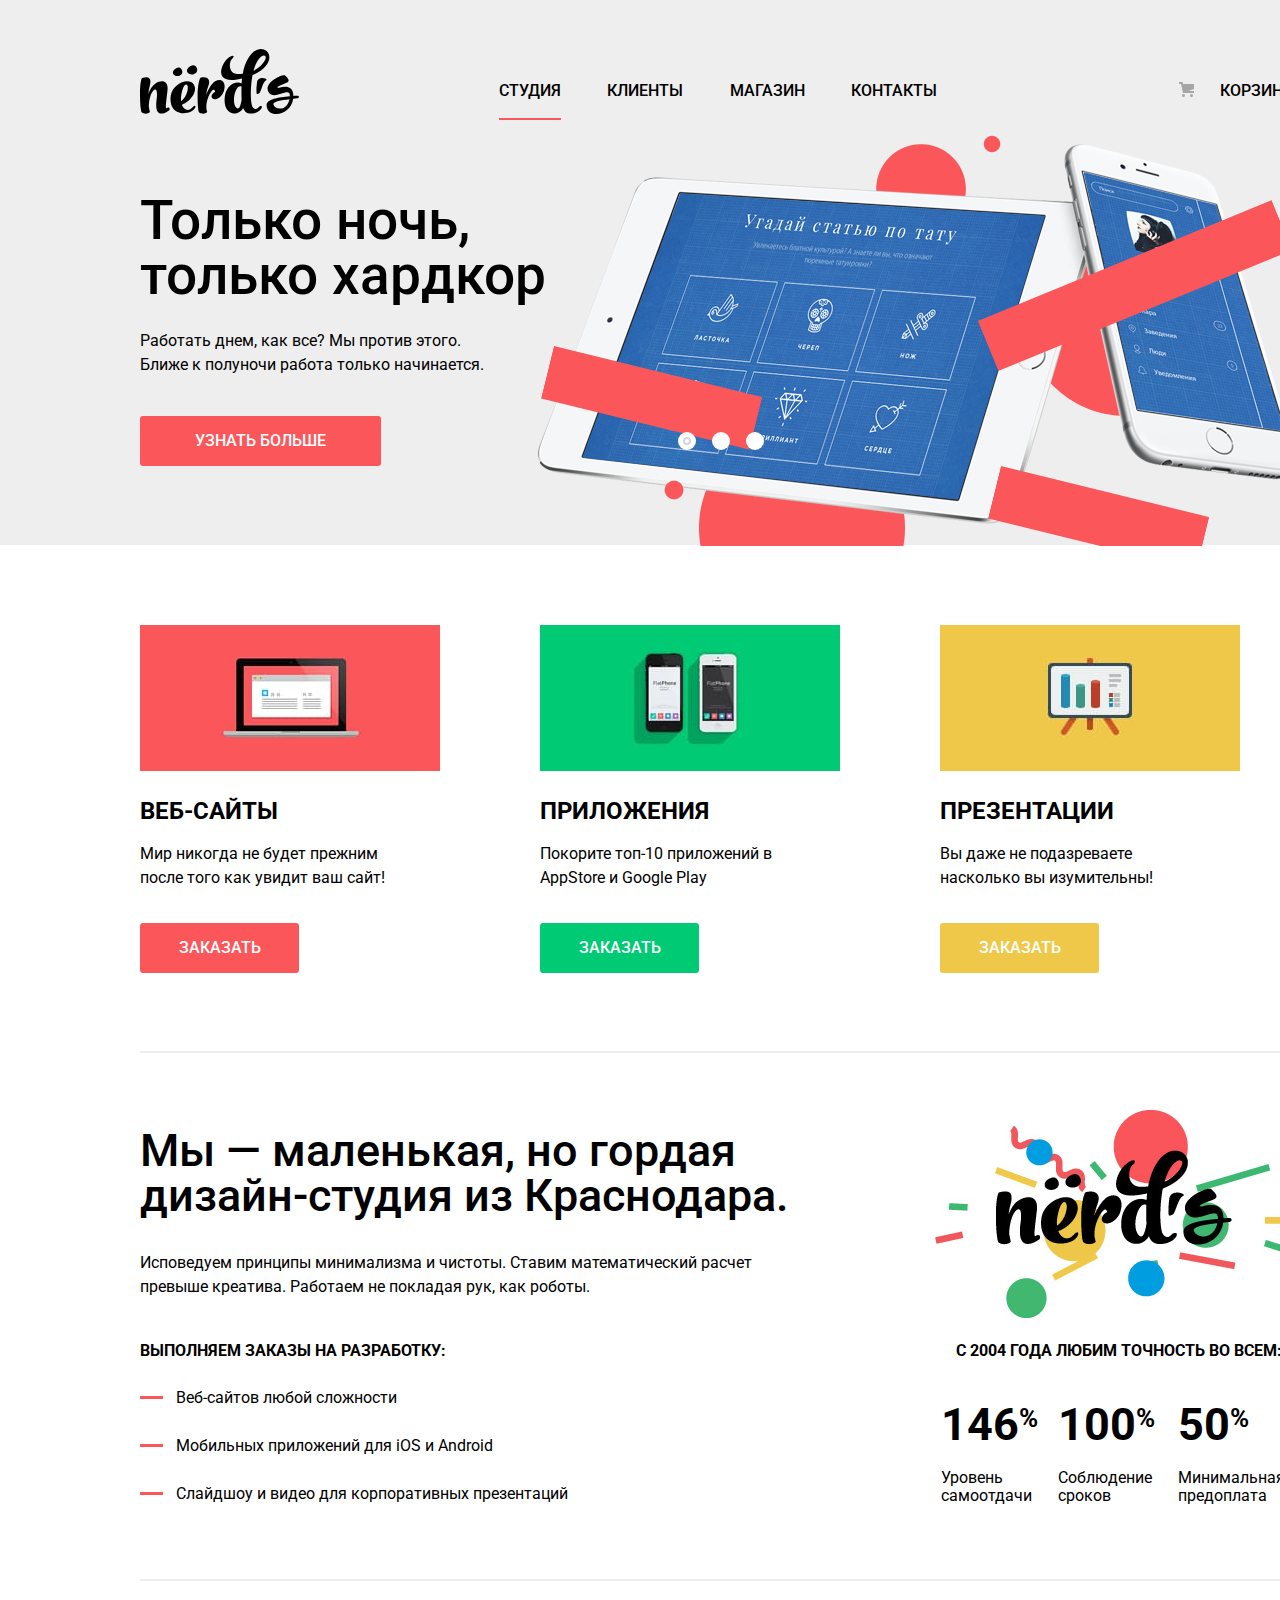
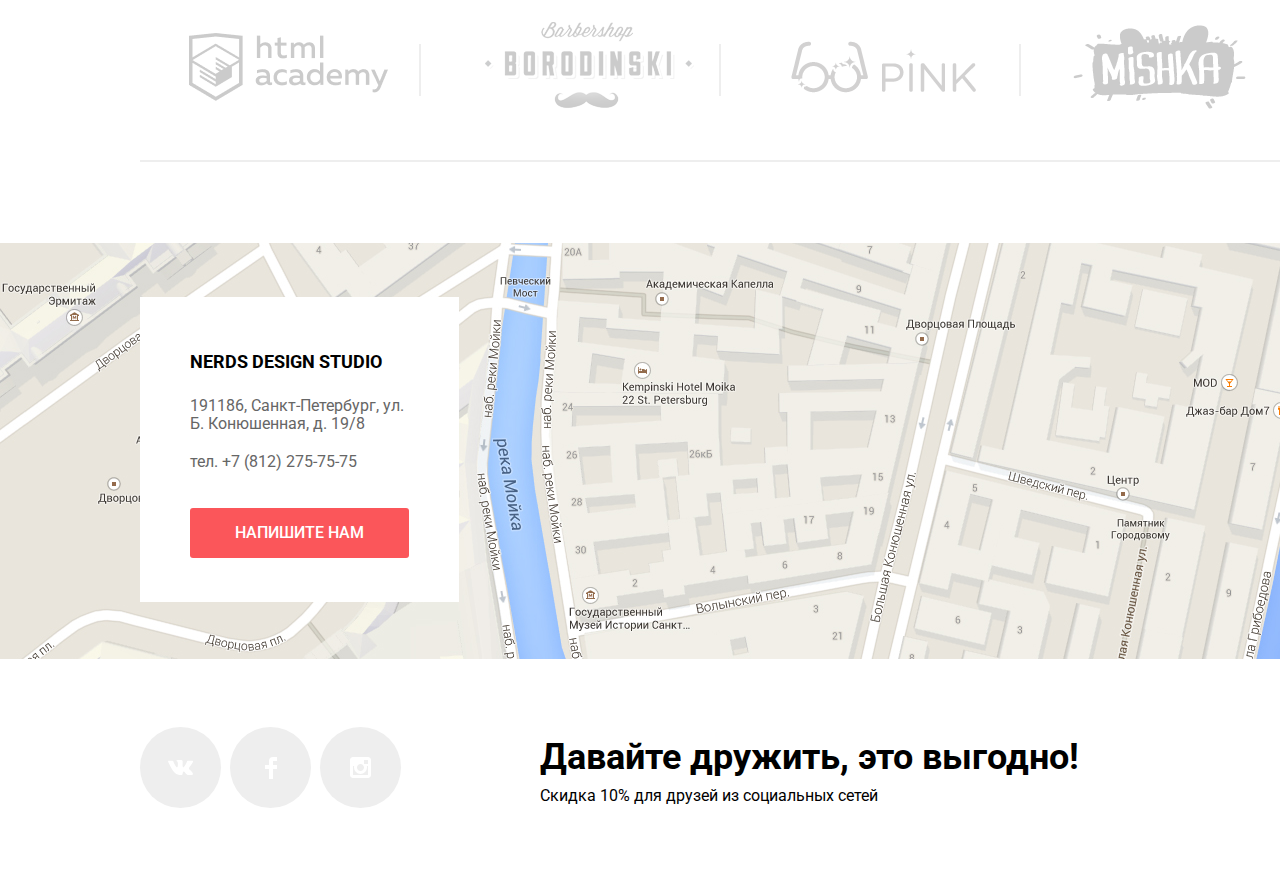
==== commit d4ee1e36: "8 Designed content" ====
--- a/index.html
+++ b/index.html
@@ -197,7 +197,8 @@
   <section class="map-section">
     <h2 class="visually-hidden">Карта</h2>
     <section>
-      <img alt="Карта" src="img/footer/map.png" width="1440" height="416">
+      <iframe src="https://www.google.com/maps/embed?pb=!1m18!1m12!1m3!1d1998.6037999040354!2d30.322010416394033!3d59.938716271971415!2m3!1f0!2f0!3f0!3m2!1i1024!2i768!4f13.1!3m3!1m2!1s0x4696310fca5ba729%3A0xea9c53d4493c879f!2sBolshaya+Konyushennaya+ul.%2C+19%2C+Sankt-Peterburg%2C+Russia%2C+191186!5e0!3m2!1sen!2s!4v1441888483426"
+              width="100%" height="416" allowfullscreen title="Офис компании по адресу ул. Большая Конюшенная 19/8, Санкт-Петербург"></iframe>
     </section>
     <div class="container">
       <section class="address-group">
@@ -260,6 +261,7 @@
       <button class="form-grid-button button" type="submit">Отправить</button>
     </div>
   </form>
+  <button class="button--modal-close" type="button" aria-label="Закрыть"></button>
 </section>
 </body>
 </html>
--- a/css/style.css
+++ b/css/style.css
@@ -173,12 +173,11 @@
 }
 
 .site-navigation {
+  display: flex;
+  flex-wrap: wrap;
   margin-top: 27px;
   margin-right: 33px;
-  padding-top: 1px;
-  min-width: 438px;
-  display: flex;
-  flex-wrap: wrap;
+  width: 438px;
   justify-content: space-between;
 }
 
@@ -426,6 +425,16 @@
 
 .map-section {
   margin-top: 81px;
+  max-height: 416px;
+  background-image: url("../img/footer/map.png");
+}
+
+.map-section img {
+  display: block;
+}
+
+.map-section iframe {
+  border: none;
 }
 
 .map-section .container {
@@ -470,17 +479,45 @@
   left: 50%;
   top: 50%;
   transform: translate(-50%, -50%);
-  padding-top: 63px;
+  padding-top: 78px;
   padding-bottom: 87px;
   width: 960px;
   background-color: var(--white);
   box-shadow: 0 20px 40px rgba(0, 0, 0, 0.4);
 }
 
+.button--modal-close {
+  position: absolute;
+  top: 80px;
+  right: 90px;
+  width: 21px;
+  height: 21px;
+  border: 0;
+  cursor: pointer;
+  background-color: transparent;
+  border: none;
+  background-image: url("../img/footer/close-cross.svg");
+  opacity: 0.3;
+}
+
+.button--modal-close:hover {
+  opacity: 1;
+}
+
+.button--modal-close:active {
+  opacity: 0.1;
+  outline: none;
+  border: none;
+}
+
+.button--modal-close:focus {
+  outline: none;
+  border: none;
+}
+
 .sorting-subtitle--sort {
   grid-column-start: 2;
 }
-
 
 .sorting-links {
   padding-top: 6px;
@@ -650,7 +687,7 @@
 }
 
 .footer-title {
-  margin-top: 30px;
+  margin-top: 44px;
   margin-bottom: 0;
   font-weight: bold;
   font-size: 36px;
@@ -662,10 +699,9 @@
   max-width: 761px;
   max-height: 443px;
   margin: auto;
-  padding-bottom: 80px;
   grid-template-columns: 1fr 1fr;
   column-gap: 40px;
-  row-gap: 37px;
+  row-gap: 30px;
 }
 
 .footer-discount-paragraph {
@@ -673,11 +709,12 @@
 }
 
 .form-legend {
-  grid-column-start: 1;
+  margin: 0;
+  margin-bottom: 25px;
+  grid-column: 1/-1;
   grid-row-start: 1;
   font-weight: bold;
   font-size: 45px;
-  line-height: 53px;
 }
 
 .form-grid-name {
@@ -697,12 +734,8 @@
 }
 
 .form-grid-button {
-  display: block;
   width: 259px;
-  border-radius: 3px;
-  margin-top: 12px;
-  grid-row-start: 4;
-  grid-column-start: 1;
+  margin-top: 17px;
 }
 
 .form-grid-button:focus {
@@ -727,8 +760,8 @@
 }
 
 .input-textarea {
-  padding-bottom: 63px;
-  padding-top: 14px;
+ min-height: 118px;
+  resize: none;
 }
 
 .sorting-subtitle {
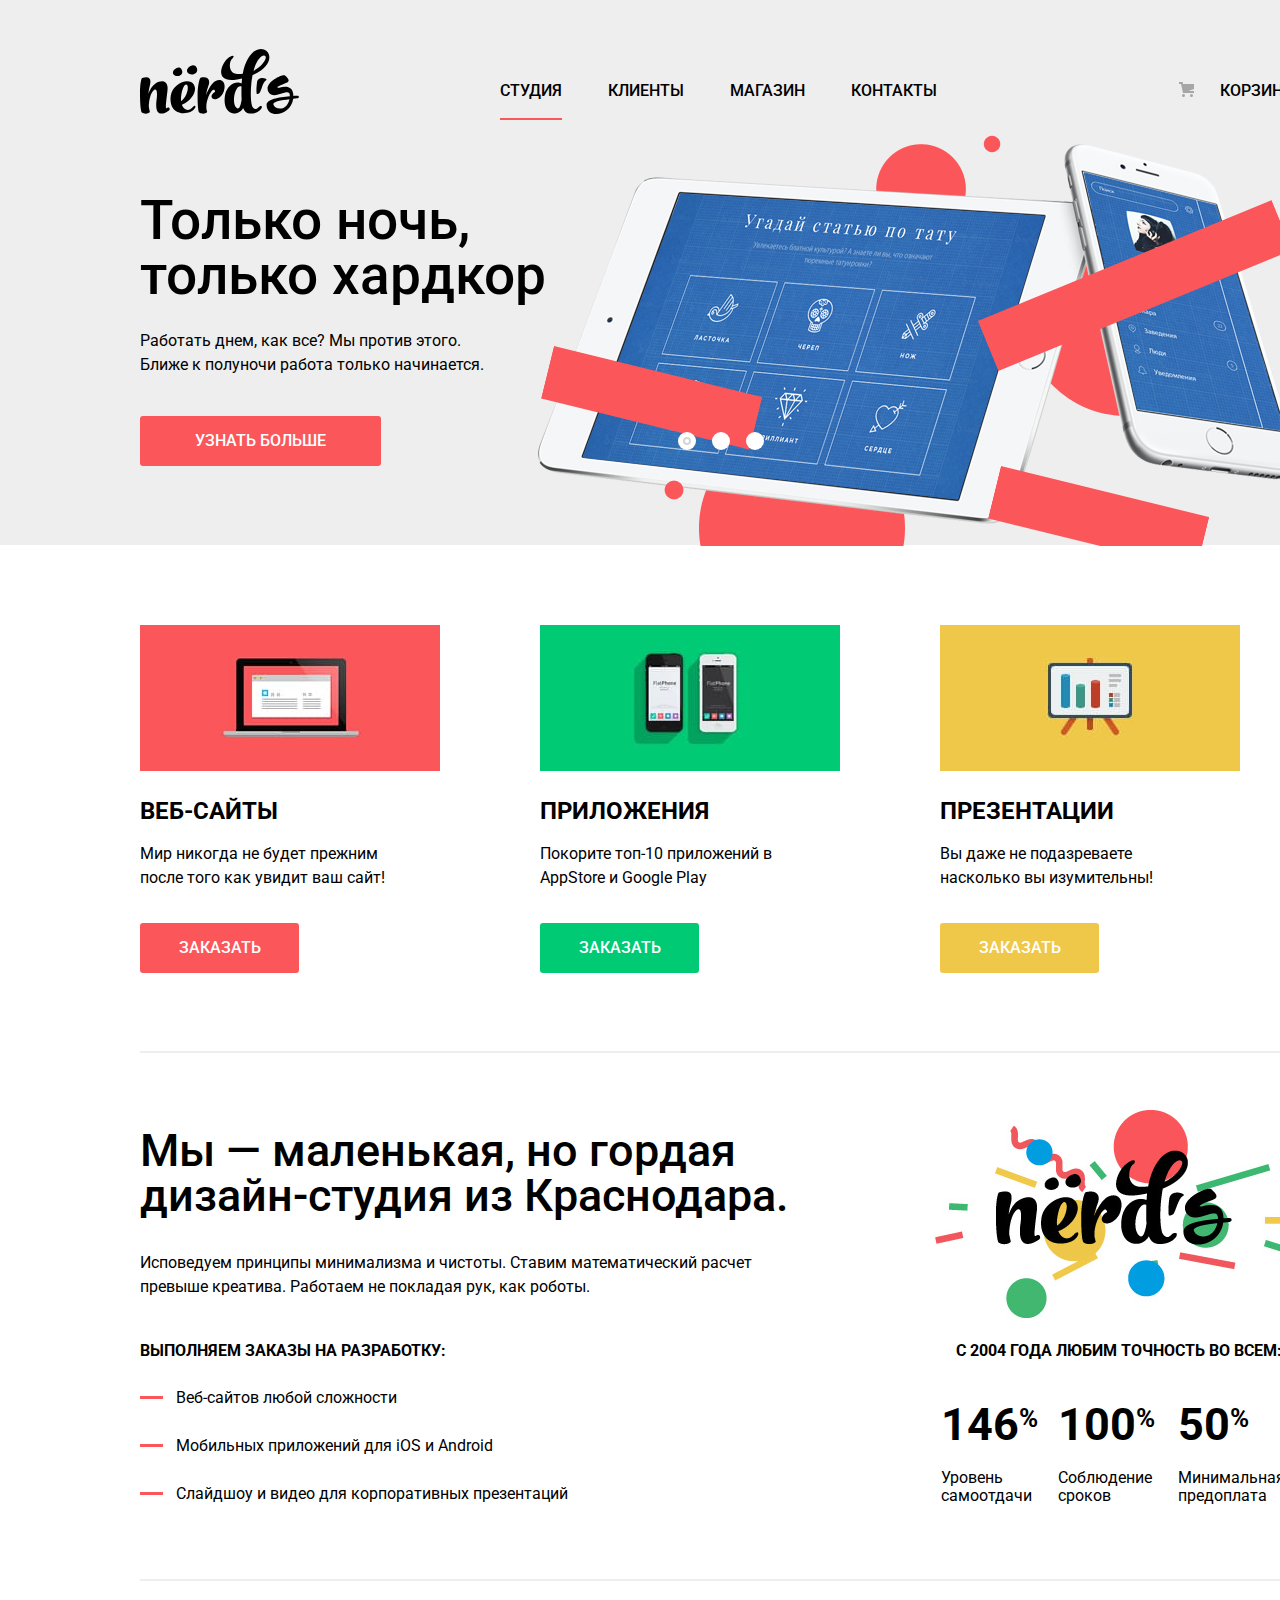
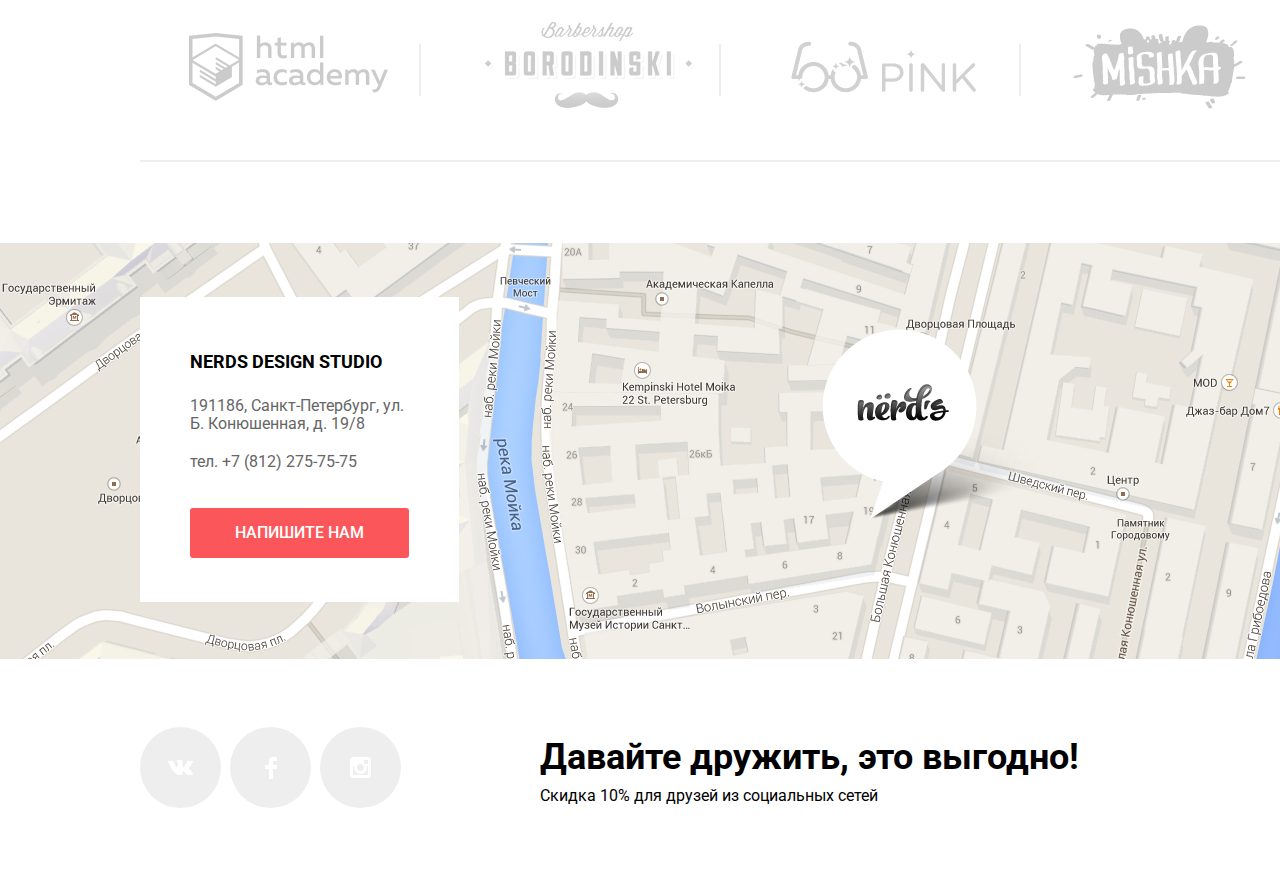
==== commit 08369929: "8 Designed content" ====
--- a/index.html
+++ b/index.html
@@ -218,7 +218,7 @@
   </section>
   <div class="container social-group">
     <section>
-      <ul class=" social-links-group reset-list">
+      <ul class="social-links-group reset-list">
         <li>
           <a class="social-link" href="#">
             <img class="social-img" src="img/footer/vk-icon.svg" alt="Вконтакте" width="26" height="15"/>
@@ -261,7 +261,7 @@
       <button class="form-grid-button button" type="submit">Отправить</button>
     </div>
   </form>
-  <button class="button--modal-close" type="button" aria-label="Закрыть"></button>
+  <button class="button-modal-close" type="button" aria-label="Закрыть"></button>
 </section>
 </body>
 </html>
--- a/css/style.css
+++ b/css/style.css
@@ -176,9 +176,9 @@
   display: flex;
   flex-wrap: wrap;
   margin-top: 27px;
-  margin-right: 33px;
-  width: 438px;
-  justify-content: space-between;
+  margin-right: 28px;
+  width: 442px;
+  gap: 46px;
 }
 
 .site-navigation a,
@@ -429,16 +429,28 @@
   background-image: url("../img/footer/map.png");
 }
 
-.map-section img {
-  display: block;
-}
-
 .map-section iframe {
   border: none;
+  width: 100%;
 }
 
 .map-section .container {
   position: relative;
+}
+
+.map-section {
+  position: relative;
+}
+
+.address-group:before {
+  content: "";
+  position: absolute;
+  top: 32px;
+  left: 682px;
+  width: 231px;
+  height: 190px;
+  background-image: url(../img/footer/map-marker1.png);
+  background-repeat: no-repeat;
 }
 
 .address-group {
@@ -463,6 +475,7 @@
   margin-top: 16px;
   display: flex;
   gap: 9px;
+  flex-wrap: wrap;
 }
 
 .grid-catalog {
@@ -486,7 +499,7 @@
   box-shadow: 0 20px 40px rgba(0, 0, 0, 0.4);
 }
 
-.button--modal-close {
+.button-modal-close {
   position: absolute;
   top: 80px;
   right: 90px;
@@ -498,21 +511,16 @@
   border: none;
   background-image: url("../img/footer/close-cross.svg");
   opacity: 0.3;
-}
-
-.button--modal-close:hover {
-  opacity: 1;
-}
-
-.button--modal-close:active {
-  opacity: 0.1;
   outline: none;
   border: none;
 }
 
-.button--modal-close:focus {
-  outline: none;
-  border: none;
+.button-modal-close:hover {
+  opacity: 1;
+}
+
+.button-modal-close:active {
+  opacity: 0.1;
 }
 
 .sorting-subtitle--sort {
@@ -525,6 +533,7 @@
   display: flex;
   align-items: center;
   gap: 26px;
+  flex-wrap: wrap;
 }
 
 .sorting-link--descending {
@@ -585,6 +594,7 @@
   display: flex;
   gap: 11px;
   margin-top: 51px;
+  flex-wrap: wrap;
 }
 
 
@@ -1038,7 +1048,8 @@
 }
 
 .button-pagination {
-  width: 50px;
+  padding: 16px 20px;
+  width: min-content;
   color: var(--black);
   background-color: var(--gray);
 }
@@ -1053,20 +1064,20 @@
 }
 
 .button-pagination--active {
-  padding: 13px 0;
+  padding: 14px 18px;
   min-height: 50px;
   background-color: var(--white);
   border: 2px solid var(--gray);
 }
 
 .button-pagination--active:active {
-  padding: 15px 0;
+  padding: 16px 20px;
   box-shadow: inset 0 3px 0 rgba(0, 1, 1, 0.1);
   border: 0 solid var(--gray);
 }
 
 .button-pagination--active:hover {
-  padding: 15px 0;
+  padding: 16px 20px;
 }
 
 .button-pagination--next {
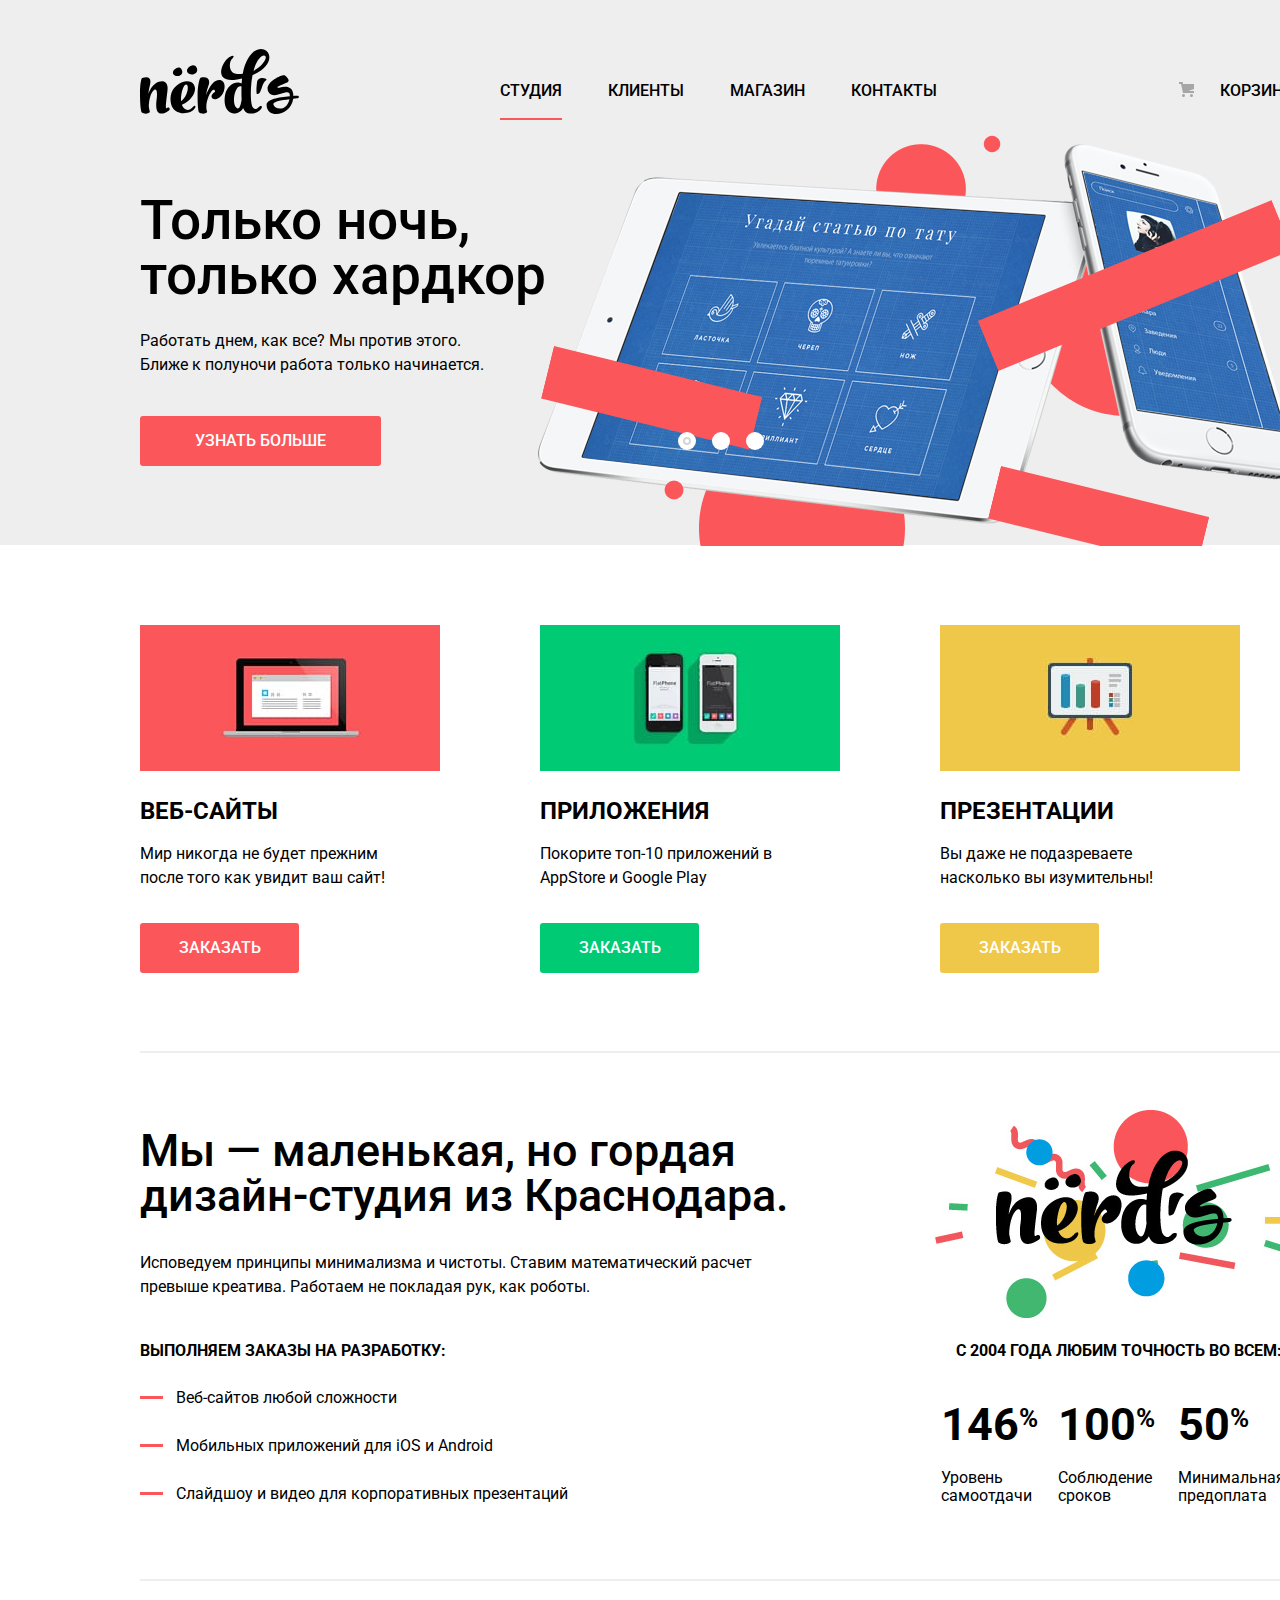
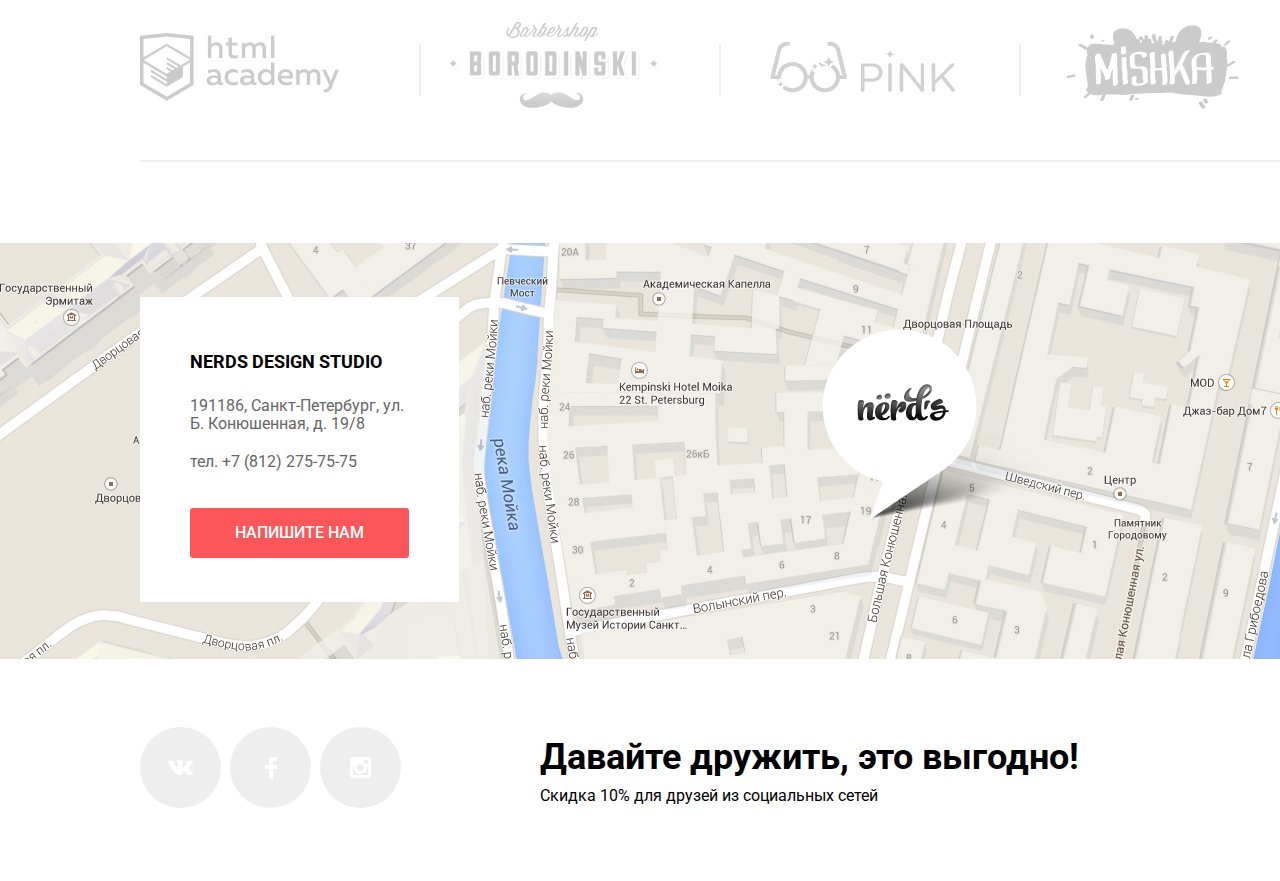
==== commit 3a0e7c17: "9 The animation is almost over" ====
--- a/index.html
+++ b/index.html
@@ -243,25 +243,26 @@
   </div>
 </footer>
 <section class="form-section">
-  <form action="https://echo.htmlacademy.ru" method="post">
+  <form class="write-to-us-form"  action="https://echo.htmlacademy.ru" method="post">
     <div class="form-grid">
       <h1 class="form-legend">Напишите нам</h1>
       <label class="input-label">
         Ваше имя
-        <input class="input-text" type="text" name="name" placeholder="Имя Фамилия">
+        <input class="input-text input-text--name" type="text" name="name" placeholder="Имя Фамилия" minlength="5">
       </label>
       <label class="input-label">
         Ваш email:
-        <input class="input-text" type="email" name="e-mail" placeholder="email@example.com">
+        <input class="input-text input-text--email" type="email" name="e-mail" placeholder="email@example.com" minlength="5">
       </label>
       <label class="form-grid-text input-label">
         Текст письма:
-        <textarea class="input-text input-textarea" name="letter" placeholder="В свободной форме"></textarea>
+        <textarea class="input-text input-textarea" name="letter" placeholder="В свободной форме" minlength="5"></textarea>
       </label>
       <button class="form-grid-button button" type="submit">Отправить</button>
     </div>
   </form>
   <button class="button-modal-close" type="button" aria-label="Закрыть"></button>
 </section>
+<script src="js/login.js"></script>
 </body>
 </html>
--- a/css/style.css
+++ b/css/style.css
@@ -419,7 +419,7 @@
   display: flex;
   padding: 41px 0;
   flex-wrap: wrap;
-  justify-content: space-around;
+  gap: 111px;
   align-items: center;
 }
 
@@ -427,6 +427,8 @@
   margin-top: 81px;
   max-height: 416px;
   background-image: url("../img/footer/map.png");
+  background-repeat: no-repeat;
+  background-position: center;
 }
 
 .map-section iframe {
@@ -497,6 +499,15 @@
   width: 960px;
   background-color: var(--white);
   box-shadow: 0 20px 40px rgba(0, 0, 0, 0.4);
+}
+
+.form-section--show {
+  display: block;
+  animation: bounce 0.6s;
+}
+
+.form-section--error {
+  animation: shake 0.6s;
 }
 
 .button-modal-close {
@@ -769,6 +780,19 @@
   border-radius: 3px;
 }
 
+.input-text:hover {
+  border: 2px solid #B4B9BB;
+}
+
+.input-text:focus {
+  border: 2px solid #000000;
+}
+
+.input-text:invalid {
+  border: 2px solid #E74246;
+  color: #E74246;
+}
+
 .input-textarea {
  min-height: 118px;
   resize: none;
@@ -867,8 +891,7 @@
 
 .button--cost {
   margin: auto auto 40px;
-  padding: 16px 72px;
-  width: 200px;
+  padding: 16px;
   border-radius: 3px;
 }
 
@@ -1213,3 +1236,45 @@
 *, *:before, *:after {
   box-sizing: border-box;
 }
+
+/*Animation*/
+
+@keyframes bounce {
+  0% {
+    transform: translate(-50%, -2000px);
+  }
+
+  70% {
+    transform: translate(-50%, 30px);
+  }
+
+  90% {
+    transform: translate(-50%, -10px);
+  }
+
+  100% {
+    transform: translate(-50%, 0);
+  }
+}
+
+@keyframes shake {
+  0%,
+  100% {
+    transform: translateX(0);
+  }
+
+  10%,
+  30%,
+  50%,
+  70%,
+  90% {
+    transform: translateX(-10px);
+  }
+
+  20%,
+  40%,
+  60%,
+  80% {
+    transform: translateX(10px);
+  }
+}
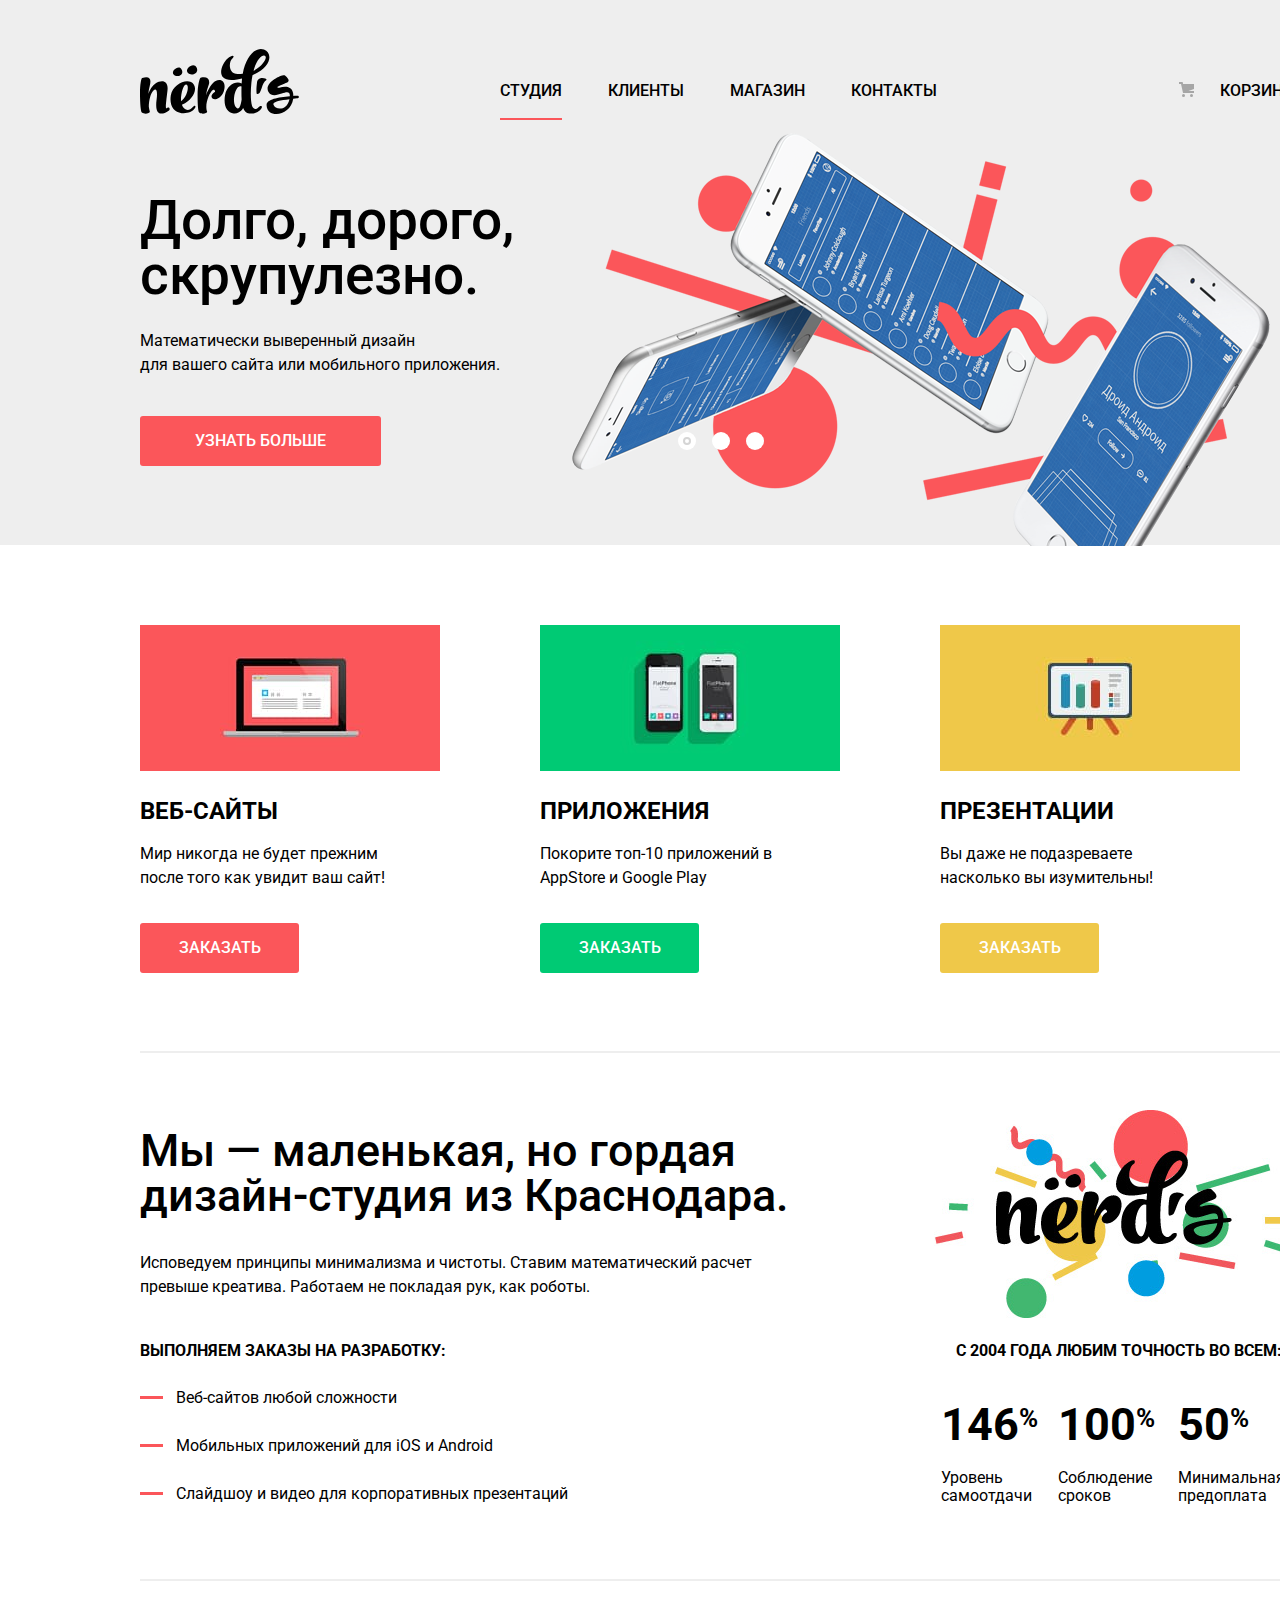
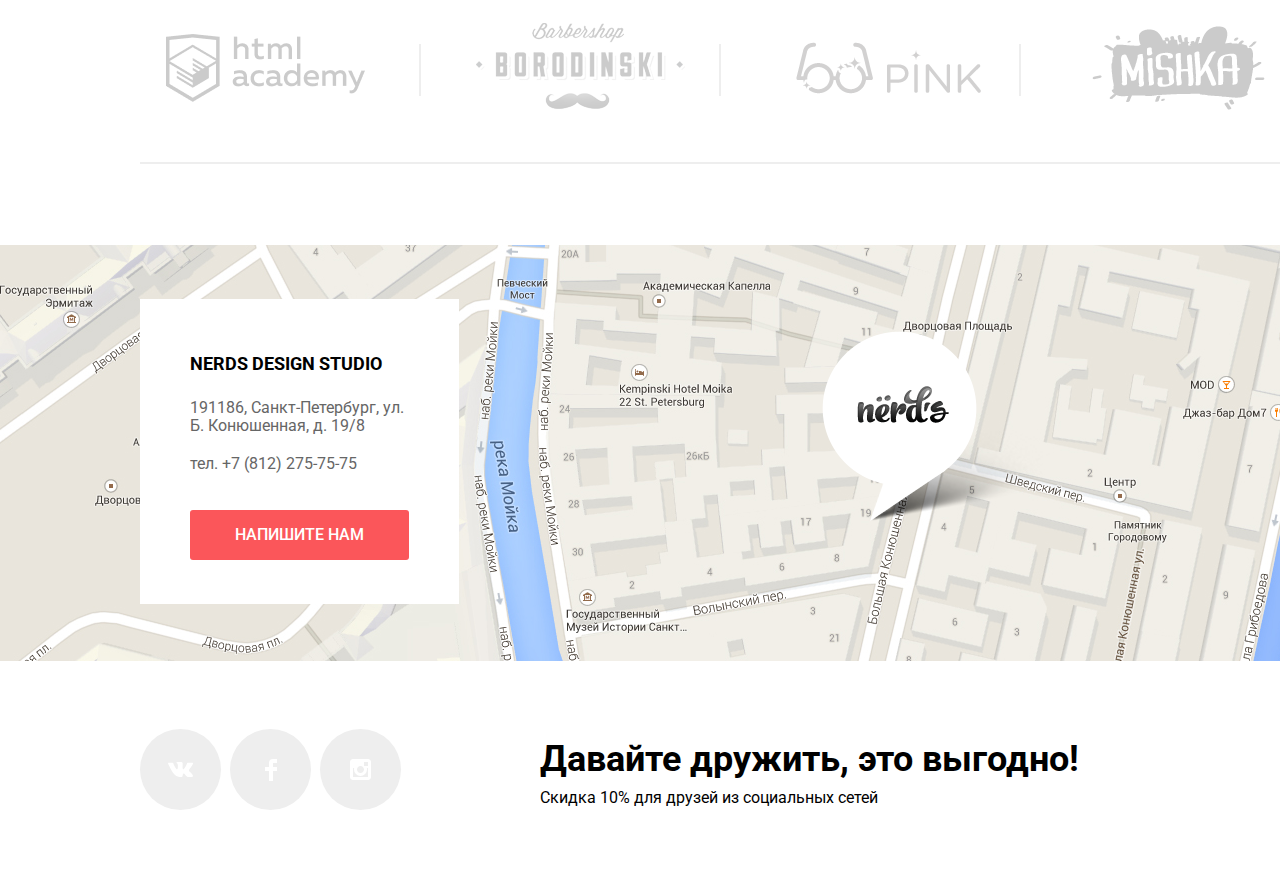
==== commit e966c383: "Merge pull request #11 from olga-kravchenko/master" ====
--- a/index.html
+++ b/index.html
@@ -4,8 +4,8 @@
   <meta charset="utf-8">
   <title>"Nerd's" Магазин готовых шаблонов</title>
   <link rel="stylesheet" href="https://fonts.googleapis.com/css2?family=Roboto:wght@400;500;700&display=swap">
-  <link href="css/normalize.css" rel="stylesheet">
-  <link href="css/style.css" rel="stylesheet">
+  <link href="css/norm.min.css" rel="stylesheet">
+  <link href="css/style.min.css" rel="stylesheet">
 </head>
 <body class="page-body">
 <header>
@@ -39,51 +39,52 @@
   <section class="promo-block">
     <div class="container">
       <ul class="reset-list">
-        <li class="promo promo-slider-1">
+        <li class="promo-slider-1 promo-slider--active">
           <h2 class="promo-title">
-            Долго, дорого, <br>
+            Долго, дорого,
             скрупулезно.
           </h2>
           <p class="promo-paragraph">
             Математически выверенный дизайн <br>
             для вашего сайта или мобильного приложения.
           </p>
-          <a href="#" class="button button--learn-more">Узнать больше</a>
-        </li>
-        <li class="promo promo-slider-2">
+          <a href="#" class="button button--learn-more" aria-label="Кнопка узнать больше">Узнать больше</a>
+        </li>
+        <li class="promo-slider-2">
           <h2 class="promo-title">
-            Любим математику <br>
+            Любим математику
             как никто другой
           </h2>
           <p class="promo-paragraph">
-            Никакого креатива, только математические формулы <br>
+            Никакого креатива, только математические формулы
             для расчета идеальных пропорций
           </p>
-          <a href="#" class="button button--learn-more">Узнать больше</a>
-        </li>
-        <li class="promo promo-slider-3">
+          <a href="#" class="button button--learn-more" aria-label="Кнопка узнать больше">Узнать больше</a>
+        </li>
+        <li class="promo-slider-3">
           <h2 class="promo-title">
-            Только ночь,<br>
+            Только ночь,
             только хардкор
           </h2>
           <p class="promo-paragraph">
-            Работать днем, как все? Мы против этого.<br>
+            Работать днем, как все? Мы против этого. <br>
             Ближе к полуночи работа только начинается.
           </p>
-          <a href="#" class="button button--learn-more">Узнать больше</a>
+          <a href="#" class="button button--learn-more" aria-label="Кнопка узнать больше">Узнать больше</a>
         </li>
       </ul>
       <ul class="slider-buttons reset-list">
         <li>
-          <button class="slider-button slider-button--active" type="button" aria-label="Первый слайд картинки"
+          <button class="slider-button js-slider-button--1 slider-button--active" type="button"
+                  aria-label="Первый слайд картинки"
                   title="Первый слайд картинки"></button>
         </li>
         <li>
-          <button class="slider-button" type="button" aria-label="Второй слайд картинки"
+          <button class="slider-button js-slider-button--2" type="button" aria-label="Второй слайд картинки"
                   title="Второй слайд картинки"></button>
         </li>
         <li>
-          <button class="slider-button" type="button" aria-label="Третий слайд картинки"
+          <button class="slider-button js-slider-button--3" type="button" aria-label="Третий слайд картинки"
                   title="Третий слайд картинки"></button>
         </li>
       </ul>
@@ -99,7 +100,7 @@
             Мир никогда не будет прежним
             после того как увидит ваш сайт!
           </p>
-          <a class="button button--category" href="#">Заказать</a>
+          <a class="button button--category" href="#" aria-label="Кнопка заказать">Заказать</a>
         </li>
         <li class="category">
           <h3 class="category-title application-img">Приложения</h3>
@@ -107,7 +108,7 @@
             Покорите топ-10 приложений
             в AppStore и Google Play
           </p>
-          <a class="button button--green button--category" href="#">Заказать</a>
+          <a class="button button--green button--category" href="#" aria-label="Кнопка заказать">Заказать</a>
         </li>
         <li class="category">
           <h3 class="category-title presentation-img">Презентации</h3>
@@ -115,11 +116,12 @@
             Вы даже не подазреваете
             насколько вы изумительны!
           </p>
-          <a class="button button--yellow button--category" href="#">Заказать</a>
+          <a class="button button--yellow button--category" href="#" aria-label="Кнопка заказать">Заказать</a>
         </li>
       </ul>
     </section>
     <section class="info-about-us">
+      <h2 class="visually-hidden">Информация о нас</h2>
       <section>
         <h2 class="slogan-about-us">
           Мы — маленькая, но гордая
@@ -196,10 +198,9 @@
 <footer>
   <section class="map-section">
     <h2 class="visually-hidden">Карта</h2>
-    <section>
-      <iframe src="https://www.google.com/maps/embed?pb=!1m18!1m12!1m3!1d1998.6037999040354!2d30.322010416394033!3d59.938716271971415!2m3!1f0!2f0!3f0!3m2!1i1024!2i768!4f13.1!3m3!1m2!1s0x4696310fca5ba729%3A0xea9c53d4493c879f!2sBolshaya+Konyushennaya+ul.%2C+19%2C+Sankt-Peterburg%2C+Russia%2C+191186!5e0!3m2!1sen!2s!4v1441888483426"
-              width="100%" height="416" allowfullscreen title="Офис компании по адресу ул. Большая Конюшенная 19/8, Санкт-Петербург"></iframe>
-    </section>
+    <iframe class="iframe-map"
+            src="https://www.google.com/maps/embed?pb=!1m18!1m12!1m3!1d1998.6037999040354!2d30.322010416394033!3d59.938716271971415!2m3!1f0!2f0!3f0!3m2!1i1024!2i768!4f13.1!3m3!1m2!1s0x4696310fca5ba729%3A0xea9c53d4493c879f!2sBolshaya+Konyushennaya+ul.%2C+19%2C+Sankt-Peterburg%2C+Russia%2C+191186!5e0!3m2!1sen!2s!4v1441888483426"
+            aria-label="Офис компании по адресу ул. Большая Конюшенная 19/8, Санкт-Петербург" allowfullscreen tabindex="0"></iframe>
     <div class="container">
       <section class="address-group">
         <h3 class="title-address">Nerds design studio</h3>
@@ -209,15 +210,16 @@
         </address>
         <p class="text-contact">
           тел.
-        <a class="text-contact contact-number" href="tel:+78122757575"
-                aria-label="Контактный номер телефона">+7 (812) 275-75-75</a>
+          <a class="text-contact contact-number" href="tel:+78122757575"
+             aria-label="Контактный номер телефона">+7 (812) 275-75-75</a>
         </p>
-          <a href="#" class="button button--write-to-us">Напишите нам</a>
+        <a href="#" class="button button--write-to-us">Напишите нам</a>
       </section>
     </div>
   </section>
   <div class="container social-group">
     <section>
+      <h2 class="visually-hidden">Социальные сети</h2>
       <ul class="social-links-group reset-list">
         <li>
           <a class="social-link" href="#">
@@ -243,26 +245,28 @@
   </div>
 </footer>
 <section class="form-section">
-  <form class="write-to-us-form"  action="https://echo.htmlacademy.ru" method="post">
+  <form class="write-to-us-form" action="https://echo.htmlacademy.ru" method="post">
     <div class="form-grid">
-      <h1 class="form-legend">Напишите нам</h1>
+      <h2 class="form-legend">Напишите нам</h2>
       <label class="input-label">
         Ваше имя
-        <input class="input-text input-text--name" type="text" name="name" placeholder="Имя Фамилия" minlength="5">
+        <input class="input-text input-text--name" type="text" name="name" placeholder="Имя Фамилия" minlength="1">
       </label>
       <label class="input-label">
         Ваш email:
-        <input class="input-text input-text--email" type="email" name="e-mail" placeholder="email@example.com" minlength="5">
+        <input class="input-text input-text--email" type="email" name="e-mail" placeholder="email@example.com"
+        >
       </label>
       <label class="form-grid-text input-label">
         Текст письма:
-        <textarea class="input-text input-textarea" name="letter" placeholder="В свободной форме" minlength="5"></textarea>
+        <textarea class="input-text input-textarea" name="letter" placeholder="В свободной форме"></textarea>
       </label>
       <button class="form-grid-button button" type="submit">Отправить</button>
     </div>
   </form>
   <button class="button-modal-close" type="button" aria-label="Закрыть"></button>
 </section>
-<script src="js/login.js"></script>
+<script src="js/form.min.js"></script>
+<script src="js/promo.min.js"></script>
 </body>
 </html>
--- a/css/norm.min.css
+++ b/css/norm.min.css
@@ -0,0 +1,2 @@
+/*! normalize.css v8.0.1 | MIT License | github.com/necolas/normalize.css */
+html{line-height:1.15;-webkit-text-size-adjust:100%}body{margin:0}details,main{display:block}h1{font-size:2em;margin:.67em 0}hr{box-sizing:content-box;height:0;overflow:visible}code,kbd,pre,samp{font-family:monospace,monospace;font-size:1em}a{background-color:transparent}abbr[title]{border-bottom:none;text-decoration:underline dotted}b,strong{font-weight:bolder}small{font-size:80%}sub,sup{font-size:75%;line-height:0;position:relative;vertical-align:baseline}sub{bottom:-.25em}sup{top:-.5em}img{border-style:none}button,input,optgroup,select,textarea{font-family:inherit;font-size:100%;line-height:1.15;margin:0}button,input{overflow:visible}button,select{text-transform:none}[type=button],[type=reset],[type=submit],button{-webkit-appearance:button}[type=button]::-moz-focus-inner,[type=reset]::-moz-focus-inner,[type=submit]::-moz-focus-inner,button::-moz-focus-inner{border-style:none;padding:0}[type=button]:-moz-focusring,[type=reset]:-moz-focusring,[type=submit]:-moz-focusring,button:-moz-focusring{outline:1px dotted ButtonText}fieldset{padding:.35em .75em .625em}legend{color:inherit;display:table;max-width:100%;white-space:normal}progress{vertical-align:baseline}textarea{overflow:auto}[type=checkbox],[type=radio],legend{box-sizing:border-box;padding:0}[type=number]::-webkit-inner-spin-button,[type=number]::-webkit-outer-spin-button{height:auto}[type=search]{-webkit-appearance:textfield;outline-offset:-2px}[type=search]::-webkit-search-decoration{-webkit-appearance:none}::-webkit-file-upload-button{-webkit-appearance:button;font:inherit}summary{display:list-item}[hidden],template{display:none}
--- a/css/style.min.css
+++ b/css/style.min.css
@@ -0,0 +1 @@
+@-webkit-keyframes bounce{0%{-webkit-transform:translate(-50%,-2000px);transform:translate(-50%,-2000px)}70%{-webkit-transform:translate(-50%,30px);transform:translate(-50%,30px)}90%{-webkit-transform:translate(-50%,-10px);transform:translate(-50%,-10px)}to{-webkit-transform:translate(-50%,0);transform:translate(-50%,0)}}@keyframes bounce{0%{-webkit-transform:translate(-50%,-2000px);transform:translate(-50%,-2000px)}70%{-webkit-transform:translate(-50%,30px);transform:translate(-50%,30px)}90%{-webkit-transform:translate(-50%,-10px);transform:translate(-50%,-10px)}to{-webkit-transform:translate(-50%,0);transform:translate(-50%,0)}}@-webkit-keyframes shake{0%,to{-webkit-transform:translate(-50%,-50%);transform:translate(-50%,-50%)}10%,30%,50%,70%,90%{-webkit-transform:translate(-51%,-50%);transform:translate(-51%,-50%)}20%,40%,60%,80%{-webkit-transform:translate(-49%,-50%);transform:translate(-49%,-50%)}}@keyframes shake{0%,to{-webkit-transform:translate(-50%,-50%);transform:translate(-50%,-50%)}10%,30%,50%,70%,90%{-webkit-transform:translate(-51%,-50%);transform:translate(-51%,-50%)}20%,40%,60%,80%{-webkit-transform:translate(-49%,-50%);transform:translate(-49%,-50%)}}:root{--gray: #EEEEEE;--gray-hover: #DFDFDF;--gray-active: #D5D5D5;--dark-gray: #666666;--black: #000000;--coral: #FB565A;--coral-hover: #E74246;--coral-active: #D7373B;--green: #00CA74;--green-hover: #00BC6C;--green-active: #00AA62;--yellow: #EFC849;--yellow-hover: #EAB534;--yellow-active: #E5A722;--white: #FFFFFF}body{margin:0;padding:0;min-width:1180px;font-family:"Roboto","Arial",sans-serif;font-size:16px;line-height:24px}img{max-width:100%;height:auto}.page{height:100%}.main-header-logo{margin-bottom:7px;width:159px;height:65px}.page-body{min-height:100%;display:-ms-grid;display:grid;-ms-grid-rows:-webkit-min-content 1fr -webkit-min-content;-ms-grid-rows:min-content 1fr min-content;grid-template-rows:-webkit-min-content 1fr -webkit-min-content;grid-template-rows:min-content 1fr min-content;-ms-flex-line-pack:start;align-content:start}.visually-hidden{position:absolute;width:1px;height:1px;margin:-1px;padding:0;white-space:nowrap;-webkit-clip-path:inset(100%);clip-path:inset(100%);clip:rect(0 0 0 0);overflow:hidden;border:0}input[type=number]::-webkit-inner-spin-button,input[type=number]::-webkit-outer-spin-button{-webkit-appearance:none;margin:0}input[type=number]{-moz-appearance:textfield}input[type=number]:focus,input[type=number]:hover{-moz-appearance:number-input}a{color:var(--black);text-decoration:none}.header-nav,.promo-block,.promo-title-gray{background-color:var(--gray)}.reset-list{margin:0;padding:0;list-style:none}.container{max-width:1440px;margin:0 auto;padding:0 140px}.button,.header-nav{font-weight:500;text-transform:uppercase}.button{display:block;padding:16px;width:200px;font-size:16px;line-height:18px;color:var(--white);text-align:center;background-color:var(--coral);border-radius:3px;border:0;cursor:pointer}.button:hover{background-color:var(--coral-hover)}.button:active{background-color:var(--coral-active);color:rgba(255,255,255,.3);outline:0}.header-nav{line-height:30px;color:var(--black)}.header-nav .container{display:-webkit-box;display:-ms-flexbox;display:flex;-webkit-box-pack:justify;-ms-flex-pack:justify;justify-content:space-between;-webkit-box-align:center;-ms-flex-align:center;align-items:center;padding-top:48px}.header-nav a:hover{color:var(--coral)}.header-nav a:active{color:var(--black);opacity:.3}.promo-block{padding-bottom:79px;padding-top:73px}.slider-buttons{position:absolute;top:239px;left:678px;display:-webkit-box;display:-ms-flexbox;display:flex;gap:16px}.slider-buttons button{width:18px;height:18px;background-color:var(--white);border-radius:50%;cursor:pointer;border:0}.slider-button{position:relative}.slider-button:before{content:"";display:none;position:absolute;top:5px;left:5px;width:8px;height:8px;background-color:transparent;border:2px solid var(--gray-active);border-radius:50%}.card-navigation a,.site-navigation a,.slider-button--active:before{display:block}.site-navigation{display:-webkit-box;display:-ms-flexbox;display:flex;-ms-flex-wrap:wrap;flex-wrap:wrap;margin-top:27px;margin-right:28px;width:442px;gap:46px}.card-navigation{padding-top:14px}.card-navigation .card-link{position:relative;padding-left:50px}.card-link::before{position:absolute;top:6px;left:9px;content:"";width:15px;height:15px;background-image:url(../img/header/cart-icon.svg)}.client-group section,.container .info-about-us,.map-section .container,.promo-block .container{position:relative}.nav-link--active{padding-bottom:12px;border-bottom:2px solid var(--coral)}.promo-title-gray{margin-bottom:41px}.promo-title{margin:0;width:523px;font-weight:500;font-size:55px;line-height:55px}.promo-title--catalog{padding-top:72px;padding-bottom:108px;width:1144px;text-align:center}.promo-paragraph{margin-top:26px;margin-bottom:39px;width:400px}.promo-slider-1,.promo-slider-2,.promo-slider-3{display:none;position:relative}.promo-slider-1::after,.promo-slider-2::after,.promo-slider-3::after{position:absolute;top:-78px;left:398px;content:"";width:891px;height:431px;background-image:url(../img/index/nerds-index-slide1.png);background-repeat:no-repeat;background-position:0 0}.promo-slider-2::after,.promo-slider-3::after{background-image:url(../img/index/nerds-index-slide2.png)}.promo-slider-3::after{background-image:url(../img/index/nerds-index-slide3.png)}.promo-slider--active{display:block}.button--learn-more{width:241px}.section-category{margin-top:80px;padding-bottom:73px}.category-block{display:-ms-grid;display:grid;-ms-grid-columns:300px 100px 300px 100px 300px;grid-template-columns:repeat(3,300px);gap:100px}.category{position:relative;padding-top:152px}.application-img:before,.presentation-img:before,.website-img:before{content:"";position:absolute;top:0;height:146px;width:300px;background-image:url(../img/index/illustration-1.jpg)}.application-img:before,.presentation-img:before{background-image:url(../img/index/illustration-2.jpg)}.presentation-img:before{background-image:url(../img/index/illustration-3.jpg)}.paragraph-about-us::before{content:"";position:absolute;left:0;top:10px;height:3px;width:23px;background-color:var(--coral)}.info-about-us{display:-ms-grid;display:grid;-ms-grid-columns:652px 142px 360px;grid-template-columns:652px 360px;-webkit-column-gap:142px;-moz-column-gap:142px;column-gap:142px;margin-top:71px}.info-about-us::before{content:"";position:absolute;top:-66px;height:2px;width:1158px;background-color:var(--gray)}.client-section{margin-top:58px;border-bottom:2px solid var(--gray);border-top:2px solid var(--gray)}.client-link--borodinski::after,.client-link--htmlacademy::after,.client-link--pink::after{content:"";position:absolute;top:63px;height:52px;width:2px;background-color:var(--gray)}.client-link--htmlacademy::after{left:279px}.client-link--borodinski::after{left:579px}.client-link--pink::after{left:879px}.statistics-group{margin-top:30px;margin-right:1px;padding-left:7px;padding-right:7px;display:-ms-grid;display:grid;-ms-grid-columns:1fr 8px 1fr 8px 1fr;grid-template-columns:1fr 1fr 1fr;gap:8px}.client-group{position:relative;display:-webkit-box;display:-ms-flexbox;display:flex;padding:42px 4px;-ms-flex-wrap:wrap;flex-wrap:wrap;-webkit-column-gap:111px;-moz-column-gap:111px;column-gap:111px;-webkit-box-align:center;-ms-flex-align:center;align-items:center}.client-link--htmlacademy{margin-left:22px}.map-section{margin-top:81px;max-height:416px;background-image:url(../img/footer/map.png);background-color:var(--gray);background-repeat:no-repeat;background-position:center}.map-section iframe{border:0;width:100%}.iframe-map{width:100%;height:416px}.map-section{position:relative}.address-group:before{content:"";position:absolute;top:32px;left:682px;width:231px;height:190px;background-image:url(../img/footer/map-marker1.png);background-repeat:no-repeat}.address-group{width:319px;position:absolute;left:140px;bottom:64px;padding:50px 32px 44px 50px;background-color:var(--white)}.social-group{margin-top:36px;margin-bottom:57px;display:-ms-grid;display:grid;-ms-grid-columns:261px 139px 1fr;grid-template-columns:261px 1fr;gap:139px;-webkit-box-align:center;-ms-flex-align:center;align-items:center}.social-links-group{margin-top:16px;display:-webkit-box;display:-ms-flexbox;display:flex;gap:9px;-ms-flex-wrap:wrap;flex-wrap:wrap}.grid-catalog{display:-ms-grid;display:grid;-ms-grid-columns:auto 40px 360px 40px 360px;grid-template-columns:auto 360px 360px;-ms-grid-rows:(auto)[3];grid-template-rows:repeat(3,auto);-webkit-column-gap:40px;-moz-column-gap:40px;column-gap:40px;margin-bottom:-19px}.grid-catalog>:nth-child(1){-ms-grid-row:1;-ms-grid-column:1}.grid-catalog>:nth-child(2){-ms-grid-row:1;-ms-grid-column:3}.grid-catalog>:nth-child(3){-ms-grid-row:1;-ms-grid-column:5}.grid-catalog>:nth-child(4){-ms-grid-row:2;-ms-grid-column:1}.grid-catalog>:nth-child(5){-ms-grid-row:2;-ms-grid-column:3}.grid-catalog>:nth-child(6){-ms-grid-row:2;-ms-grid-column:5}.grid-catalog>:nth-child(7){-ms-grid-row:3;-ms-grid-column:1}.grid-catalog>:nth-child(8){-ms-grid-row:3;-ms-grid-column:3}.grid-catalog>:nth-child(9){-ms-grid-row:3;-ms-grid-column:5}.form-section{display:none;position:fixed;left:50%;top:50%;-webkit-transform:translate(-50%,-50%);-ms-transform:translate(-50%,-50%);transform:translate(-50%,-50%);padding-top:78px;padding-bottom:87px;width:960px;background-color:var(--white);-webkit-box-shadow:0 20px 40px rgba(0,0,0,.4);box-shadow:0 20px 40px rgba(0,0,0,.4)}.form-section--show{display:block;-webkit-animation:bounce .6s;animation:bounce .6s}.form-section--error{-webkit-animation:shake .6s;animation:shake .6s}.button-modal-close{position:absolute;top:80px;right:90px;width:21px;height:21px;cursor:pointer;background-color:transparent;border:0;background-image:url(../img/footer/close-cross.svg);opacity:.3;outline:0}.button-modal-close:hover,.card:hover::before{opacity:1}.button-modal-close:active{opacity:.1}.sorting-subtitle--sort{-ms-grid-column:2;grid-column-start:2}.sorting-links{padding-top:0;-ms-grid-column:3;grid-column-start:3;display:-webkit-box;display:-ms-flexbox;display:flex;-webkit-box-align:center;-ms-flex-align:center;align-items:center;gap:26px;-ms-flex-wrap:wrap;flex-wrap:wrap}.sorting-link--descending{margin-left:21px}.sorting-link--increase{margin-left:15px}.grid-section{grid-row:1/-1;padding-top:15px}.fieldset-border--reset{border:0;margin:0;padding:0}.grid-cards{margin-top:33px;grid-column:2/-1;-ms-grid-row:2;grid-row-start:2}.card-catalog{display:-ms-grid;display:grid;-ms-grid-columns:auto 40px auto;grid-template-columns:auto auto;gap:30px 40px}.card::before{content:"";position:absolute;top:-1px;left:-1px;width:360px;height:40px;background-image:url(../img/catalog/browser.svg);background-repeat:no-repeat;background-position:0 0;opacity:.12}.card:hover{-webkit-box-shadow:0 6px 15px rgba(0,1,1,.25);box-shadow:0 6px 15px rgba(0,1,1,.25)}.pagination{-ms-grid-column:2;grid-column-start:2;-ms-grid-column-span:-3;grid-column-end:-1;display:-webkit-box;display:-ms-flexbox;display:flex;gap:11px;margin-top:51px;-ms-flex-wrap:wrap;flex-wrap:wrap}.button--category{width:159px}.category-title{text-transform:uppercase;font-size:24px;line-height:30px;margin-top:19px;margin-bottom:15px}.category-paragraph{max-width:260px;margin-bottom:33px}.slogan-about-us{margin-top:11px;margin-bottom:33px;font-weight:500;font-size:45px;line-height:45px}.title-about-us{margin-top:40px;margin-bottom:0;font-size:16px;line-height:24px;font-style:normal;font-weight:700;text-transform:uppercase}.paragraph-about-us{position:relative;margin-top:23px;padding-bottom:1px;padding-left:36px}.image-benefits{margin-top:-7px}.title-about-us--statistic{margin-top:14px;margin-left:22px}.statistics{margin-bottom:0;margin-top:0;font-weight:700;font-size:45px;line-height:64px}.percent{font-size:26px;line-height:40px}.statistics-description{margin-top:12px;padding-right:18px;font-size:16px;line-height:18px}.text-contact{margin-top:20px;max-width:214px;font-size:16px;line-height:18px;text-decoration:none;font-style:normal;color:var(--dark-gray)}.title-address{margin:0;font-weight:700;font-size:18px;line-height:30px;text-transform:uppercase}.contact-number{margin-top:18px}.button--write-to-us{margin-top:37px;width:219px}.footer-title{margin-top:44px;margin-bottom:0;font-weight:700;font-size:36px;line-height:36px}.form-grid{display:-ms-grid;display:grid;max-width:761px;max-height:443px;margin:auto;-ms-grid-columns:1fr 40px 1fr;grid-template-columns:1fr 1fr;-webkit-column-gap:40px;-moz-column-gap:40px;column-gap:40px;row-gap:30px}.footer-discount-paragraph{margin-top:9px}.form-legend{margin:0 0 25px;grid-column:1/-1;-ms-grid-row:1;grid-row-start:1;font-weight:700;font-size:45px}.form-grid-email,.form-grid-name{-ms-grid-column:1;grid-column-start:1;-ms-grid-row:2;grid-row-start:2}.form-grid-email{-ms-grid-column:2;grid-column-start:2}.form-grid-text{-ms-grid-row:3;grid-row-start:3;-ms-grid-column:1;grid-column-start:1;-ms-grid-column-span:2;grid-column-end:3}.form-grid-button{width:259px;margin-top:17px}.form-grid-button:focus{border:var(--green)}.input-label,.input-text{font-size:16px;line-height:18px}.input-label{display:-webkit-box;display:-ms-flexbox;display:flex;-webkit-box-orient:vertical;-webkit-box-direction:normal;-ms-flex-direction:column;flex-direction:column;font-weight:700}.input-text{margin-top:10px;padding:14px;border:2px solid var(--gray);border-radius:3px}.input-text:hover{border:2px solid var(--gray-hover)}.input-text:focus{border:2px solid var(--black)}.input-text:invalid{border:2px solid var(--coral);color:var(--coral)}.input-textarea{min-height:118px;resize:none}.sorting-subtitle{font-weight:700;font-size:18px;line-height:30px;text-transform:uppercase}.sorting-link{text-transform:uppercase;font-size:14px;line-height:18px;opacity:.3}.sorting-link:hover{opacity:.6}.sorting-link--active,.sorting-link:active{opacity:1}.grid-item{font-size:16px;line-height:19px}.catalog-subtitle{margin:0;font-weight:700;font-size:18px;line-height:30px;text-transform:uppercase;color:var(--black)}.catalog-subtitle:hover{color:var(--coral)}.catalog-subtitle:active{color:var(--gray-active)}.card,.card-info{background-color:var(--gray)}.card{position:relative;margin:auto;max-height:620px;border:1px solid rgba(0,0,0,.1);border-radius:5px}.card-info{display:none;position:absolute;left:0;bottom:0;-webkit-box-orient:vertical;-webkit-box-direction:normal;-ms-flex-direction:column;flex-direction:column;-webkit-box-align:center;-ms-flex-align:center;align-items:center;padding:28px 57px 44px;width:358px;border-radius:3px}.card:hover .card-info{display:-webkit-box;display:-ms-flexbox;display:flex}.card:focus-within .card-info{display:-webkit-box;display:-ms-flexbox;display:flex}.card-img{border-radius:5px;padding-top:39px}.card-paragraph{margin:0;padding-top:12px;padding-bottom:32px;max-width:250px;text-align:center;font-size:16px;line-height:18px;color:var(--dark-gray)}.button--cost{padding:16px;border-radius:3px}.cost-list{font-size:16px;line-height:22px;text-transform:uppercase}.number-price::-webkit-inner-spin-button,.number-price::-webkit-outer-spin-button{-webkit-appearance:none;margin:0}.number-price[type=number]{-moz-appearance:textfield}.range-filter{width:260px;margin-top:49px}.range-controls{position:relative;height:41px;margin-bottom:15px;padding:37px 20px 40px;background-color:var(--gray);border-radius:5px}.range-controls .scale{height:2px;background:var(--gray-hover)}.range-controls .toggle{position:absolute;top:27px;left:18px;width:20px;height:20px;padding:0;border:8px solid var(--white);background-color:var(--dark-gray);border-radius:50%;-webkit-box-shadow:0 2px 1px 0 var(--gray);box-shadow:0 2px 1px 0 var(--gray);cursor:pointer}.range-controls .toggle-min{left:18px}.range-controls .toggle-max{left:160px}.range-controls .bar{width:70%;height:2px;background:var(--green)}.price-controls label{text-transform:uppercase}.price-controls{display:-webkit-box;display:-ms-flexbox;display:flex;-webkit-box-pack:justify;-ms-flex-pack:justify;justify-content:space-between}.price-controls input{width:80px;padding:10px;margin-left:10px;text-align:center;color:var(--black);border:0;border-radius:5px;background:var(--gray);font-family:inherit;font-size:inherit}.fieldset-grid{margin-top:54px}.grid-title{display:-ms-grid;display:grid;gap:20px;margin-top:17px;margin-left:19px;font-size:16px;line-height:19px}.fieldset-features{margin-top:47px}.button--gray-show{color:var(--black);background-color:var(--gray);margin-top:50px;width:259px}.features-input-checkbox:disabled+.features-label,.features-item:disabled,.grid-input-radio:disabled+.grid-label{color:rgba(0,0,0,.3)}.features-input-list{padding-top:16px;padding-left:20px;display:-ms-grid;display:grid;gap:21px;font-size:16px;line-height:19px}.button--cost:active{color:#fff}.button--green{background-color:var(--green)}.button--yellow{background-color:var(--yellow)}.button--gray,.button-pagination{color:var(--black);background-color:var(--gray)}.button--gray-show:hover,.button-pagination:hover{color:var(--black);background-color:var(--gray-hover)}.button--gray-show:active,.button-pagination:active{background-color:var(--gray-hover);-webkit-box-shadow:inset 0 3px 0 rgba(0,1,1,.1);box-shadow:inset 0 3px 0 rgba(0,1,1,.1)}.button-pagination:active{color:var(--black);border:0 solid var(--gray)}.button--gray-show:active{color:rgba(0,0,0,.3)}.button-pagination{padding:16px 20px;width:-webkit-min-content;width:-moz-min-content;width:min-content}.button--gray-show:active,.button-pagination:hover{border:0 solid var(--gray)}.button-pagination--active{padding:14px 18px;min-height:50px;background-color:var(--white);border:2px solid var(--gray)}.button-pagination--active:active{padding:16px 20px;-webkit-box-shadow:inset 0 3px 0 rgba(0,1,1,.1);box-shadow:inset 0 3px 0 rgba(0,1,1,.1);border:0 solid var(--gray)}.button-pagination--active:hover{padding:16px 20px}.button-pagination--next{width:260px}.radio{position:relative;padding-left:13px}.check input,.radio input{appearance:none;-webkit-appearance:none;-moz-appearance:none}.radio-button{position:absolute;top:-3px;left:-19px;width:25px;height:25px;background-image:url(../img/catalog/radio-off.svg);background-repeat:no-repeat;opacity:.4}.radio input:checked+.radio-button{background-image:url(../img/catalog/radio-on.svg)}.radio input:hover+.radio-button{opacity:1}.radio input:disabled+.radio-button{opacity:.1}.check_input:focus+.check-box,.radio input:focus+.radio-button{outline:3px solid var(--coral)}.check{position:relative;padding-left:13px}.check-box{position:absolute;left:-19px;width:26px;height:23px;background-image:url(../img/catalog/checkbox-off.svg);background-repeat:no-repeat;opacity:.4}.check input:checked+.check-box{background-image:url(../img/catalog/checkbox-on.svg)}.check input:hover+.check-box,.client-link:hover{opacity:1}.check input:disabled+.check-box{opacity:.1}.client-link{opacity:.2}.client-link:active{opacity:.1}.social-link{width:81px;height:81px;display:-webkit-box;display:-ms-flexbox;display:flex;-webkit-box-align:center;-ms-flex-align:center;align-items:center;-webkit-box-pack:center;-ms-flex-pack:center;justify-content:center;background-color:var(--gray);border-radius:50%}.social-link:hover{background-color:var(--coral)}.social-link:active{background-color:var(--coral-active)}.social-link:active .social-img{opacity:.3}.button--yellow:hover{background-color:var(--yellow-hover)}.button--yellow:active{background-color:var(--yellow-active)}.button--green:hover{background-color:var(--green-hover)}.button--green:active{background-color:var(--green-active)}*,:after,:before{-webkit-box-sizing:border-box;box-sizing:border-box}
